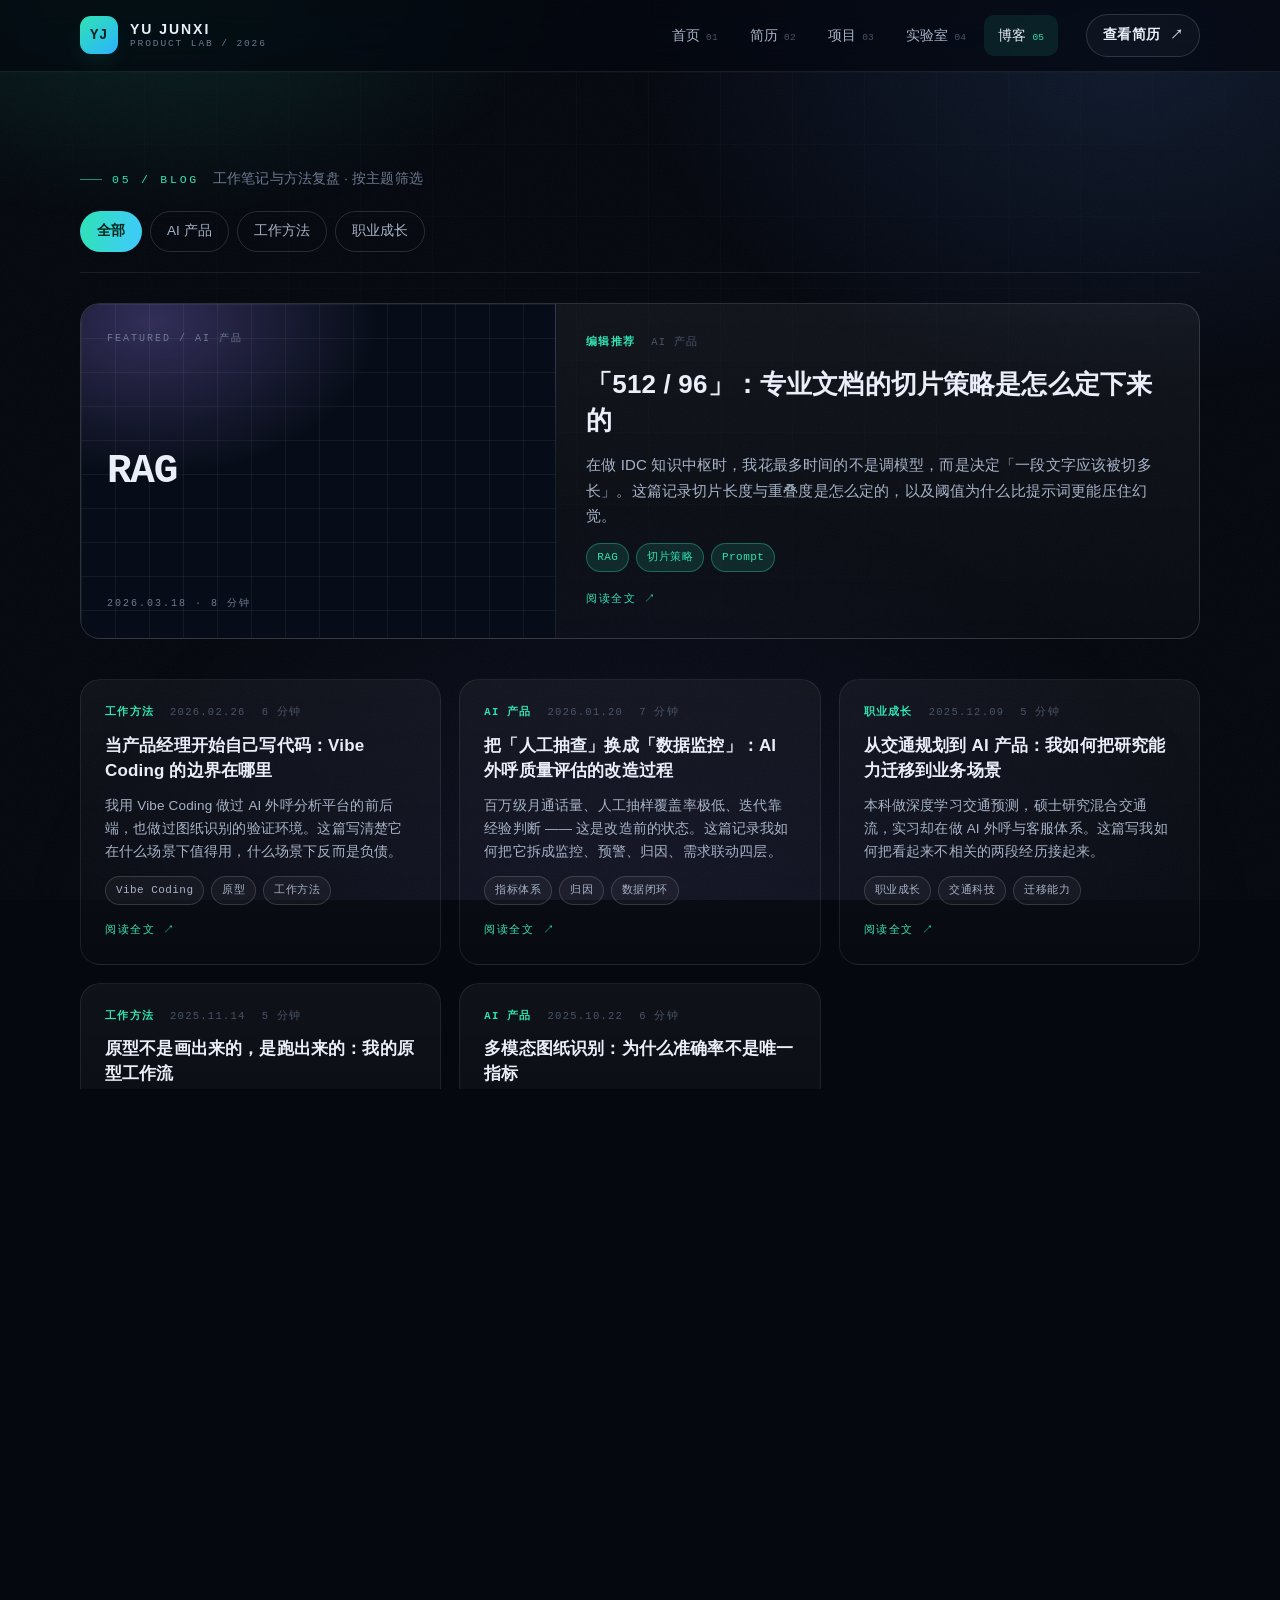
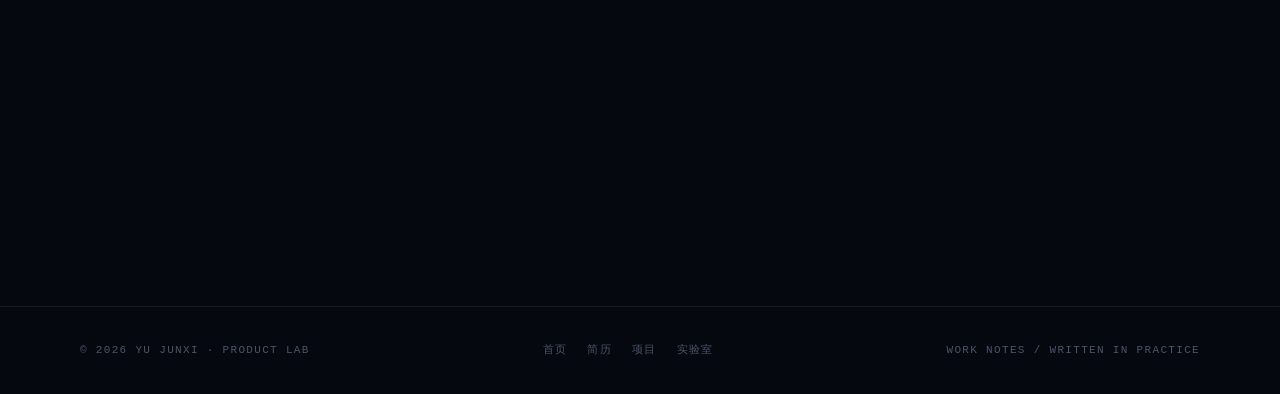
==== frontend/blog.html @ 59802fe1 "feat: 前后端个人作品集（FastAPI + 静态前端） frontend 保留 demo 站点 + api.js 客户端，优先拉后端数据、离线回退 data.js；backend 用 FastA" ====
<!doctype html>
<html lang="zh-CN">
<head>
<meta charset="UTF-8" />
<meta name="viewport" content="width=device-width, initial-scale=1.0" />
<meta name="description" content="余俊曦的博客：AI 产品、RAG 与工作流、多模态识别、需求验证与职业成长的工作笔记。" />
<title>博客 · 余俊曦 Product Lab</title>
<link rel="stylesheet" href="assets/styles.css" />
<script>document.documentElement.classList.add("js");</script>
</head>
<body data-page="blog">

<div class="bg-layer bg-glow"></div>
<div class="bg-layer bg-grid"></div>
<div class="bg-layer bg-noise"></div>

<header class="site-header">
  <div class="header-inner">
    <a class="brand" href="index.html">
      <span class="brand-mark">YJ</span>
      <span class="brand-copy"><b>YU JUNXI</b><small>PRODUCT LAB / 2026</small></span>
    </a>
    <nav class="nav">
      <a href="index.html" data-nav="home">首页<i>01</i></a>
      <a href="resume.html" data-nav="resume">简历<i>02</i></a>
      <a href="projects.html" data-nav="projects">项目<i>03</i></a>
      <a href="lab.html" data-nav="lab">实验室<i>04</i></a>
      <a href="blog.html" data-nav="blog">博客<i>05</i></a>
    </nav>
    <div class="header-actions">
      <a class="btn btn--ghost btn--sm" href="resume.html">查看简历 <span>↗</span></a>
      <button class="burger" aria-label="打开菜单" aria-expanded="false"><span></span></button>
    </div>
  </div>
  <nav class="mobile-nav">
    <a href="index.html" data-nav="home">首页<b>01</b></a>
    <a href="resume.html" data-nav="resume">简历<b>02</b></a>
    <a href="projects.html" data-nav="projects">项目<b>03</b></a>
    <a href="lab.html" data-nav="lab">实验室<b>04</b></a>
    <a href="blog.html" data-nav="blog">博客<b>05</b></a>
  </nav>
</header>

<main>
  <section class="section">
    <div class="wrap">

      <div class="page-toolbar reveal">
        <div class="toolbar-left">
          <span class="kicker">05 / BLOG</span>
          <span class="toolbar-meta">工作笔记与方法复盘 · 按主题筛选</span>
        </div>
      </div>

      <div class="filter-bar reveal" data-filter="posts"></div>

      <div id="featuredPost" class="reveal"></div>
      <div class="post-grid mt-40" id="postGrid"></div>

      <div class="notice reveal mt-40">
        <i>◈</i>
        <span>
          当前收录 6 篇工作笔记，均为本人项目复盘整理。文章涉及的企业数据已脱敏；
          其中标注「示例」的文章为结构占位内容，可直接替换为本人原文。
        </span>
      </div>
    </div>
  </section>

  <section class="section section--tight">
    <div class="wrap">
      <div class="contact-box reveal">
        <div>
          <span class="kicker">READ MORE</span>
          <h2>这些想法<em>来自真实项目</em>。</h2>
          <p class="lead">文章里的每个判断，都对应项目页中的一个真实案例。想看完整背景、方案与结果，可以直接打开案例。</p>
        </div>
        <div class="contact-actions">
          <a class="btn btn--primary" href="projects.html">查看项目案例 <span>↗</span></a>
          <a class="btn btn--ghost" href="resume.html">阅读简历 <span>→</span></a>
          <a class="btn btn--ghost" href="lab.html">体验实验室 Demo <span>◈</span></a>
        </div>
      </div>
    </div>
  </section>
</main>

<footer class="site-footer">
  <div class="wrap footer-inner">
    <span>© <span data-year>2026</span> YU JUNXI · PRODUCT LAB</span>
    <span class="footer-links">
      <a href="index.html">首页</a>
      <a href="resume.html">简历</a>
      <a href="projects.html">项目</a>
      <a href="lab.html">实验室</a>
    </span>
    <span>WORK NOTES / WRITTEN IN PRACTICE</span>
  </div>
</footer>

<script src="assets/api.js"></script>
<script src="assets/data.js"></script>
<script src="assets/app.js"></script>
</body>
</html>
---- frontend/assets/styles.css ----
/* ============================================================
   YU JUNXI / PRODUCT LAB — Design System
   视觉关键词：专业 · 克制 · 数据感 · 产品实验室 · 复杂系统 · 可验证
   ============================================================ */

/* ---------- 1. Tokens ---------- */
:root {
  color-scheme: dark;

  /* 背景与表面 */
  --bg: #05080f;
  --bg-elev: #080d19;
  --surface: rgba(255, 255, 255, 0.035);
  --surface-2: rgba(255, 255, 255, 0.06);
  --surface-3: rgba(255, 255, 255, 0.09);

  /* 线条 */
  --line: rgba(255, 255, 255, 0.08);
  --line-2: rgba(255, 255, 255, 0.14);
  --line-3: rgba(255, 255, 255, 0.24);

  /* 文本 */
  --text: #e9eef8;
  --text-2: #a7b3c7;
  --text-3: #6d7a90;
  --text-4: #4a5568;

  /* 语义色 */
  --teal: #2fe3b4;
  --teal-soft: rgba(47, 227, 180, 0.12);
  --blue: #5b93ff;
  --blue-soft: rgba(91, 147, 255, 0.12);
  --orange: #ff9448;
  --orange-soft: rgba(255, 148, 72, 0.12);
  --violet: #a184ff;
  --violet-soft: rgba(161, 132, 255, 0.12);
  --red: #ff6b6b;
  --red-soft: rgba(255, 107, 107, 0.12);

  /* 形状 */
  --r-lg: 20px;
  --r-md: 14px;
  --r-sm: 10px;
  --r-pill: 999px;

  --maxw: 1200px;
  --gutter: 40px;

  /* 字体 */
  --font: "PingFang SC", "HarmonyOS Sans SC", "Microsoft YaHei", "Noto Sans SC",
    -apple-system, "Segoe UI", Roboto, "Helvetica Neue", Arial, sans-serif;
  --mono: ui-monospace, "Cascadia Mono", "SF Mono", "JetBrains Mono", Menlo,
    Consolas, "Courier New", monospace;

  --shadow: 0 40px 90px -50px rgba(0, 0, 0, 0.95);
  --ease: cubic-bezier(0.22, 0.61, 0.36, 1);
}

/* ---------- 2. Reset ---------- */
*,
*::before,
*::after { box-sizing: border-box; }

html { -webkit-text-size-adjust: 100%; scroll-behavior: smooth; }

body {
  margin: 0;
  background: var(--bg);
  color: var(--text);
  font-family: var(--font);
  font-size: 16px;
  line-height: 1.7;
  letter-spacing: 0.01em;
  -webkit-font-smoothing: antialiased;
  overflow-x: hidden;
}

img { max-width: 100%; display: block; }
a { color: inherit; text-decoration: none; }
button, input, textarea, select { font: inherit; color: inherit; }
button { background: none; border: 0; cursor: pointer; }
h1, h2, h3, h4, p, ul, ol, figure { margin: 0; }
ul, ol { padding: 0; list-style: none; }
::selection { background: rgba(47, 227, 180, 0.28); }

/* 滚动条 */
::-webkit-scrollbar { width: 10px; height: 10px; }
::-webkit-scrollbar-track { background: #04070d; }
::-webkit-scrollbar-thumb {
  background: #1b2434;
  border-radius: 999px;
  border: 2px solid #04070d;
}
::-webkit-scrollbar-thumb:hover { background: #2a3648; }

:focus-visible {
  outline: 2px solid var(--teal);
  outline-offset: 3px;
  border-radius: 4px;
}

/* ---------- 3. Ambient background ---------- */
.bg-layer {
  position: fixed;
  inset: 0;
  pointer-events: none;
  z-index: 0;
}

.bg-grid {
  background-image:
    linear-gradient(to right, rgba(255, 255, 255, 0.035) 1px, transparent 1px),
    linear-gradient(to bottom, rgba(255, 255, 255, 0.035) 1px, transparent 1px);
  background-size: 72px 72px;
  mask-image: radial-gradient(circle at 50% 0%, #000 0%, transparent 78%);
  -webkit-mask-image: radial-gradient(circle at 50% 0%, #000 0%, transparent 78%);
  opacity: 0.75;
}

.bg-glow {
  background:
    radial-gradient(680px 420px at 12% -4%, rgba(47, 227, 180, 0.14), transparent 62%),
    radial-gradient(760px 520px at 88% 6%, rgba(91, 147, 255, 0.13), transparent 66%),
    radial-gradient(900px 700px at 50% 108%, rgba(161, 132, 255, 0.09), transparent 70%);
}

.bg-noise {
  opacity: 0.035;
  background-image: url("data:image/svg+xml,%3Csvg xmlns='http://www.w3.org/2000/svg' width='200' height='200'%3E%3Cfilter id='n'%3E%3CfeTurbulence type='fractalNoise' baseFrequency='0.85' numOctaves='3'/%3E%3C/filter%3E%3Crect width='200' height='200' filter='url(%23n)'/%3E%3C/svg%3E");
}

/* ---------- 4. Layout ---------- */
.wrap {
  width: 100%;
  max-width: var(--maxw);
  margin: 0 auto;
  padding: 0 var(--gutter);
  position: relative;
  z-index: 1;
}

main { position: relative; z-index: 1; }

.section { padding: 96px 0; position: relative; }
.section--tight { padding: 64px 0; }

.divider {
  height: 1px;
  background: linear-gradient(90deg, transparent, var(--line-2) 20%, var(--line-2) 80%, transparent);
}

/* ---------- 5. Typography ---------- */
.kicker {
  font-family: var(--mono);
  font-size: 11.5px;
  letter-spacing: 0.24em;
  text-transform: uppercase;
  color: var(--teal);
  display: inline-flex;
  align-items: center;
  gap: 10px;
}

.kicker::before {
  content: "";
  width: 22px;
  height: 1px;
  background: currentColor;
  opacity: 0.6;
}

.kicker--plain::before { display: none; }

.h2 {
  font-size: clamp(26px, 3.1vw, 40px);
  line-height: 1.3;
  font-weight: 700;
  letter-spacing: -0.01em;
  margin-top: 16px;
  text-wrap: balance;
}

.h2 em, .h3 em {
  font-style: normal;
  background: linear-gradient(100deg, var(--teal), var(--blue));
  -webkit-background-clip: text;
  background-clip: text;
  color: transparent;
}

.h3 {
  font-size: clamp(20px, 2vw, 26px);
  line-height: 1.35;
  font-weight: 700;
}

.lead {
  color: var(--text-2);
  font-size: 16px;
  max-width: 62ch;
}

.muted { color: var(--text-3); }
.mono { font-family: var(--mono); }

.section-head {
  display: flex;
  align-items: flex-end;
  justify-content: space-between;
  gap: 40px;
  margin-bottom: 48px;
  flex-wrap: wrap;
}

.section-head .lead { max-width: 46ch; padding-bottom: 6px; }

/* ---------- 6. Buttons ---------- */
.btn {
  --btn-bg: transparent;
  --btn-fg: var(--text);
  --btn-line: var(--line-2);
  display: inline-flex;
  align-items: center;
  justify-content: center;
  gap: 10px;
  padding: 12px 22px;
  border-radius: var(--r-pill);
  border: 1px solid var(--btn-line);
  background: var(--btn-bg);
  color: var(--btn-fg);
  font-size: 14.5px;
  font-weight: 600;
  white-space: nowrap;
  transition: transform 0.25s var(--ease), border-color 0.25s, background 0.25s, box-shadow 0.25s;
}

.btn span { font-size: 13px; opacity: 0.85; }

.btn:hover { transform: translateY(-2px); }

.btn--primary {
  --btn-bg: linear-gradient(100deg, var(--teal), #37c8f0);
  --btn-fg: #04231c;
  --btn-line: transparent;
  box-shadow: 0 14px 36px -18px rgba(47, 227, 180, 0.85);
}

.btn--primary:hover { box-shadow: 0 18px 44px -16px rgba(47, 227, 180, 0.9); }

.btn--ghost { --btn-bg: rgba(255, 255, 255, 0.03); }
.btn--ghost:hover {
  --btn-line: var(--line-3);
  --btn-bg: rgba(255, 255, 255, 0.07);
}

.btn--orange {
  --btn-bg: linear-gradient(100deg, var(--orange), #ffb066);
  --btn-fg: #2c1405;
  --btn-line: transparent;
}

.btn--sm { padding: 9px 16px; font-size: 13.5px; }
.btn--block { width: 100%; }
.btn[disabled] { opacity: 0.5; pointer-events: none; }

/* ---------- 7. Header / Nav ---------- */
.site-header {
  position: sticky;
  top: 0;
  z-index: 60;
  backdrop-filter: blur(18px) saturate(150%);
  -webkit-backdrop-filter: blur(18px) saturate(150%);
  background: rgba(5, 8, 15, 0.72);
  border-bottom: 1px solid var(--line);
}

.header-inner {
  max-width: var(--maxw);
  margin: 0 auto;
  padding: 14px var(--gutter);
  display: flex;
  align-items: center;
  gap: 28px;
}

.brand { display: flex; align-items: center; gap: 12px; flex-shrink: 0; }

.brand-mark {
  width: 38px;
  height: 38px;
  border-radius: 11px;
  display: grid;
  place-items: center;
  font-family: var(--mono);
  font-size: 14px;
  font-weight: 700;
  letter-spacing: 0.04em;
  color: #04231c;
  background: linear-gradient(140deg, var(--teal), #2bb2ff);
  box-shadow: 0 10px 26px -14px rgba(47, 227, 180, 0.9);
}

.brand-copy { display: flex; flex-direction: column; line-height: 1.25; }
.brand-copy b { font-size: 14px; letter-spacing: 0.14em; font-weight: 700; }
.brand-copy small {
  font-family: var(--mono);
  font-size: 9.5px;
  letter-spacing: 0.2em;
  color: var(--text-3);
}

.nav {
  display: flex;
  align-items: center;
  gap: 4px;
  margin-left: auto;
}

.nav a {
  position: relative;
  display: inline-flex;
  align-items: baseline;
  gap: 6px;
  padding: 9px 14px;
  border-radius: var(--r-sm);
  font-size: 14px;
  color: var(--text-2);
  transition: color 0.2s, background 0.2s;
}

.nav a i {
  font-family: var(--mono);
  font-style: normal;
  font-size: 9.5px;
  color: var(--text-4);
  transition: color 0.2s;
}

.nav a:hover { color: var(--text); background: rgba(255, 255, 255, 0.05); }

.nav a.is-active { color: var(--text); background: rgba(47, 227, 180, 0.1); }
.nav a.is-active i { color: var(--teal); }

.header-actions { display: flex; align-items: center; gap: 10px; flex-shrink: 0; }

.burger {
  display: none;
  width: 40px;
  height: 40px;
  border-radius: var(--r-sm);
  border: 1px solid var(--line-2);
  place-items: center;
}

.burger span {
  display: block;
  width: 16px;
  height: 1.5px;
  background: var(--text);
  position: relative;
  transition: 0.25s var(--ease);
}

.burger span::before,
.burger span::after {
  content: "";
  position: absolute;
  left: 0;
  width: 16px;
  height: 1.5px;
  background: var(--text);
  transition: 0.25s var(--ease);
}

.burger span::before { top: -5px; }
.burger span::after { top: 5px; }
.burger.is-open span { background: transparent; }
.burger.is-open span::before { top: 0; transform: rotate(45deg); }
.burger.is-open span::after { top: 0; transform: rotate(-45deg); }

.mobile-nav {
  display: none;
  flex-direction: column;
  gap: 2px;
  padding: 12px var(--gutter) 22px;
  border-bottom: 1px solid var(--line);
  background: rgba(6, 10, 18, 0.98);
}

.mobile-nav.is-open { display: flex; }

.mobile-nav a {
  display: flex;
  justify-content: space-between;
  padding: 13px 4px;
  border-bottom: 1px solid var(--line);
  color: var(--text-2);
  font-size: 15px;
}

.mobile-nav a b { font-family: var(--mono); font-size: 10px; color: var(--text-4); }
.mobile-nav a.is-active { color: var(--teal); }

/* ---------- 8. Cards ---------- */
.card {
  position: relative;
  border: 1px solid var(--line);
  border-radius: var(--r-lg);
  background:
    linear-gradient(180deg, rgba(255, 255, 255, 0.05), rgba(255, 255, 255, 0.015));
  padding: 26px;
  overflow: hidden;
  transition: border-color 0.3s, transform 0.3s var(--ease), box-shadow 0.3s;
}

.card::after {
  content: "";
  position: absolute;
  inset: 0;
  border-radius: inherit;
  background: radial-gradient(420px 200px at 100% 0%, rgba(47, 227, 180, 0.09), transparent 70%);
  opacity: 0;
  transition: opacity 0.35s;
  pointer-events: none;
}

.card:hover { border-color: var(--line-3); }
.card:hover::after { opacity: 1; }

.card-label {
  font-family: var(--mono);
  font-size: 10.5px;
  letter-spacing: 0.2em;
  text-transform: uppercase;
  color: var(--text-3);
}

.tag-row { display: flex; flex-wrap: wrap; gap: 7px; }

.tag {
  font-family: var(--mono);
  font-size: 11px;
  letter-spacing: 0.04em;
  padding: 4px 10px;
  border-radius: var(--r-pill);
  border: 1px solid var(--line-2);
  background: rgba(255, 255, 255, 0.04);
  color: var(--text-2);
  white-space: nowrap;
}

.tag--teal { border-color: rgba(47, 227, 180, 0.35); background: var(--teal-soft); color: var(--teal); }
.tag--blue { border-color: rgba(91, 147, 255, 0.35); background: var(--blue-soft); color: var(--blue); }
.tag--orange { border-color: rgba(255, 148, 72, 0.35); background: var(--orange-soft); color: var(--orange); }
.tag--violet { border-color: rgba(161, 132, 255, 0.35); background: var(--violet-soft); color: var(--violet); }
.tag--red { border-color: rgba(255, 107, 107, 0.35); background: var(--red-soft); color: var(--red); }

/* ---------- 9. Hero ---------- */
.hero { padding: 84px 0 72px; }

.hero-grid {
  display: grid;
  grid-template-columns: minmax(0, 1.05fr) minmax(0, 0.95fr);
  gap: 64px;
  align-items: center;
}

.status-pill {
  display: inline-flex;
  align-items: center;
  gap: 10px;
  padding: 7px 16px 7px 12px;
  border-radius: var(--r-pill);
  border: 1px solid rgba(47, 227, 180, 0.28);
  background: var(--teal-soft);
  font-family: var(--mono);
  font-size: 11px;
  letter-spacing: 0.16em;
  text-transform: uppercase;
  color: var(--teal);
}

.pulse {
  width: 7px;
  height: 7px;
  border-radius: 50%;
  background: var(--teal);
  box-shadow: 0 0 0 0 rgba(47, 227, 180, 0.7);
  animation: pulse 2.2s infinite;
  flex-shrink: 0;
}

@keyframes pulse {
  0% { box-shadow: 0 0 0 0 rgba(47, 227, 180, 0.6); }
  70% { box-shadow: 0 0 0 12px rgba(47, 227, 180, 0); }
  100% { box-shadow: 0 0 0 0 rgba(47, 227, 180, 0); }
}

.hero h1 {
  font-size: clamp(32px, 4.3vw, 52px);
  line-height: 1.16;
  font-weight: 800;
  letter-spacing: -0.025em;
  margin: 26px 0 22px;
  text-wrap: balance;
}

.hero h1 em {
  font-style: normal;
  background: linear-gradient(100deg, var(--teal), #3fc9ff 55%, var(--blue));
  -webkit-background-clip: text;
  background-clip: text;
  color: transparent;
}

.hero h1 span { display: block; color: var(--text); }

.hero-sub { color: var(--text-2); font-size: 16.5px; max-width: 54ch; }

.hero-actions { display: flex; flex-wrap: wrap; gap: 12px; margin: 34px 0 30px; }

.hero-meta {
  display: flex;
  flex-wrap: wrap;
  gap: 10px 22px;
  padding-top: 22px;
  border-top: 1px solid var(--line);
  font-family: var(--mono);
  font-size: 11.5px;
  letter-spacing: 0.08em;
  color: var(--text-3);
}

.hero-meta span { display: inline-flex; align-items: center; gap: 8px; }
.hero-meta span::before {
  content: "";
  width: 5px;
  height: 5px;
  border-radius: 50%;
  background: var(--text-4);
}

/* ---------- 10. Product Console ---------- */
.console {
  border: 1px solid var(--line-2);
  border-radius: var(--r-lg);
  background: linear-gradient(180deg, rgba(12, 18, 30, 0.95), rgba(7, 11, 20, 0.95));
  box-shadow: var(--shadow);
  overflow: hidden;
}

.console-top {
  display: flex;
  align-items: center;
  justify-content: space-between;
  padding: 13px 18px;
  border-bottom: 1px solid var(--line);
  font-family: var(--mono);
  font-size: 10.5px;
  letter-spacing: 0.16em;
  color: var(--text-3);
  text-transform: uppercase;
  background: rgba(255, 255, 255, 0.02);
}

.console-live { display: inline-flex; align-items: center; gap: 7px; color: var(--teal); }

.console-head {
  display: flex;
  align-items: center;
  gap: 14px;
  padding: 20px 20px 18px;
  border-bottom: 1px solid var(--line);
}

.console-icon {
  width: 42px;
  height: 42px;
  border-radius: 12px;
  display: grid;
  place-items: center;
  background: var(--teal-soft);
  border: 1px solid rgba(47, 227, 180, 0.3);
  color: var(--teal);
  font-size: 18px;
}

.console-head small {
  display: block;
  font-family: var(--mono);
  font-size: 10px;
  letter-spacing: 0.18em;
  color: var(--text-3);
  text-transform: uppercase;
}

.console-head b { font-size: 16px; }

.console-steps { padding: 18px 20px 20px; display: flex; flex-direction: column; }

.cstep {
  position: relative;
  display: grid;
  grid-template-columns: 46px 1fr auto;
  align-items: center;
  gap: 14px;
  padding: 12px 12px 12px 0;
  border-radius: var(--r-sm);
  transition: background 0.35s;
}

.cstep.is-on { background: rgba(255, 255, 255, 0.035); }

.cstep-num {
  font-family: var(--mono);
  font-size: 12px;
  color: var(--text-4);
  text-align: center;
  letter-spacing: 0.06em;
}

.cstep.is-done .cstep-num { color: var(--teal); }
.cstep.is-on .cstep-num { color: var(--orange); }

.cstep b { display: block; font-size: 14.5px; font-weight: 600; }
.cstep small { display: block; color: var(--text-3); font-size: 12.5px; }

.cstep-state {
  font-family: var(--mono);
  font-size: 10px;
  letter-spacing: 0.14em;
  padding: 4px 9px;
  border-radius: var(--r-pill);
  border: 1px solid var(--line-2);
  color: var(--text-3);
}

.cstep.is-done .cstep-state { color: var(--teal); border-color: rgba(47, 227, 180, 0.3); background: var(--teal-soft); }
.cstep.is-on .cstep-state { color: var(--orange); border-color: rgba(255, 148, 72, 0.35); background: var(--orange-soft); }

.cstep-rail {
  position: absolute;
  left: 34px;
  top: 46px;
  bottom: -6px;
  width: 1px;
  background: var(--line-2);
}

.cstep:last-child .cstep-rail { display: none; }

.cstep.is-done .cstep-rail,
.cstep.is-on .cstep-rail {
  background: linear-gradient(180deg, var(--teal), rgba(47, 227, 180, 0.1));
}

.console-foot {
  display: flex;
  align-items: center;
  justify-content: space-between;
  padding: 13px 20px;
  border-top: 1px solid var(--line);
  font-family: var(--mono);
  font-size: 10.5px;
  letter-spacing: 0.16em;
  color: var(--text-3);
  text-transform: uppercase;
  background: rgba(255, 255, 255, 0.02);
}

.console-bar {
  height: 2px;
  background: var(--line);
  position: relative;
  overflow: hidden;
}

.console-bar i {
  position: absolute;
  inset: 0 auto 0 0;
  width: 30%;
  background: linear-gradient(90deg, transparent, var(--teal), transparent);
  animation: sweep 2.4s linear infinite;
}

@keyframes sweep {
  0% { transform: translateX(-100%); }
  100% { transform: translateX(400%); }
}

/* ---------- 11. Metrics ---------- */
.metric-grid {
  display: grid;
  grid-template-columns: repeat(4, minmax(0, 1fr));
  gap: 18px;
}

.metric {
  border: 1px solid var(--line);
  border-radius: var(--r-lg);
  padding: 24px 22px 20px;
  background: linear-gradient(180deg, rgba(255, 255, 255, 0.045), rgba(255, 255, 255, 0.012));
  position: relative;
  overflow: hidden;
  transition: transform 0.3s var(--ease), border-color 0.3s;
}

.metric:hover { transform: translateY(-4px); border-color: var(--line-3); }

.metric::before {
  content: "";
  position: absolute;
  left: 0;
  top: 0;
  bottom: 0;
  width: 2px;
  background: linear-gradient(180deg, var(--teal), transparent);
  opacity: 0.7;
}

.metric b {
  display: block;
  font-family: var(--mono);
  font-size: clamp(30px, 3.6vw, 42px);
  line-height: 1.05;
  font-weight: 700;
  letter-spacing: -0.02em;
}

.metric b span { font-size: 0.5em; color: var(--teal); margin-left: 2px; }
.metric p { margin-top: 12px; font-size: 14.5px; color: var(--text); }
.metric small {
  display: block;
  margin-top: 10px;
  padding-top: 10px;
  border-top: 1px solid var(--line);
  font-family: var(--mono);
  font-size: 10px;
  letter-spacing: 0.12em;
  text-transform: uppercase;
  color: var(--text-4);
}

/* ---------- 12. Work cards ---------- */
.work-grid {
  display: grid;
  grid-template-columns: repeat(3, minmax(0, 1fr));
  gap: 20px;
}

.work-card {
  display: flex;
  flex-direction: column;
  border: 1px solid var(--line);
  border-radius: var(--r-lg);
  overflow: hidden;
  background: linear-gradient(180deg, rgba(255, 255, 255, 0.045), rgba(255, 255, 255, 0.012));
  transition: transform 0.35s var(--ease), border-color 0.35s, box-shadow 0.35s;
}

.work-card:hover {
  transform: translateY(-6px);
  border-color: var(--line-3);
  box-shadow: 0 30px 70px -40px rgba(0, 0, 0, 0.9);
}

.work-art {
  position: relative;
  height: 176px;
  padding: 18px;
  border-bottom: 1px solid var(--line);
  background:
    linear-gradient(to right, rgba(255, 255, 255, 0.045) 1px, transparent 1px) 0 0 / 34px 34px,
    linear-gradient(to bottom, rgba(255, 255, 255, 0.045) 1px, transparent 1px) 0 0 / 34px 34px,
    radial-gradient(300px 160px at 20% 0%, rgba(91, 147, 255, 0.16), transparent 70%),
    #070d18;
  overflow: hidden;
  display: flex;
  flex-direction: column;
  justify-content: space-between;
}

.work-art--teal { background-image:
  linear-gradient(to right, rgba(255, 255, 255, 0.045) 1px, transparent 1px),
  linear-gradient(to bottom, rgba(255, 255, 255, 0.045) 1px, transparent 1px),
  radial-gradient(300px 160px at 20% 0%, rgba(47, 227, 180, 0.18), transparent 70%);
  background-size: 34px 34px, 34px 34px, auto;
  background-color: #070d18; }

.work-art--violet { background-image:
  linear-gradient(to right, rgba(255, 255, 255, 0.045) 1px, transparent 1px),
  linear-gradient(to bottom, rgba(255, 255, 255, 0.045) 1px, transparent 1px),
  radial-gradient(300px 160px at 20% 0%, rgba(161, 132, 255, 0.2), transparent 70%);
  background-size: 34px 34px, 34px 34px, auto;
  background-color: #070d18; }

.work-art--orange { background-image:
  linear-gradient(to right, rgba(255, 255, 255, 0.045) 1px, transparent 1px),
  linear-gradient(to bottom, rgba(255, 255, 255, 0.045) 1px, transparent 1px),
  radial-gradient(300px 160px at 20% 0%, rgba(255, 148, 72, 0.2), transparent 70%);
  background-size: 34px 34px, 34px 34px, auto;
  background-color: #070d18; }

.work-art-label {
  font-family: var(--mono);
  font-size: 9.5px;
  letter-spacing: 0.2em;
  color: var(--text-3);
  text-transform: uppercase;
}

.work-info { padding: 22px; display: flex; flex-direction: column; flex: 1; gap: 12px; }

.work-meta {
  display: flex;
  justify-content: space-between;
  gap: 12px;
  font-family: var(--mono);
  font-size: 10px;
  letter-spacing: 0.12em;
  color: var(--text-4);
  text-transform: uppercase;
}

.work-info h3 { font-size: 19px; line-height: 1.4; font-weight: 700; }
.work-info p { color: var(--text-2); font-size: 14.5px; flex: 1; }

.work-link {
  display: inline-flex;
  align-items: center;
  gap: 8px;
  font-family: var(--mono);
  font-size: 11px;
  letter-spacing: 0.14em;
  text-transform: uppercase;
  color: var(--teal);
  margin-top: 4px;
}

.work-link::after { content: "↗"; transition: transform 0.25s var(--ease); }
.work-card:hover .work-link::after { transform: translate(3px, -3px); }

/* 卡片内的小型数据可视化 */
.mini-dash { display: flex; align-items: flex-end; gap: 16px; }

.mini-bars { display: flex; align-items: flex-end; gap: 5px; height: 54px; }
.mini-bars i {
  width: 9px;
  border-radius: 2px 2px 0 0;
  background: linear-gradient(180deg, var(--teal), rgba(47, 227, 180, 0.25));
  animation: barGrow 1.2s var(--ease) backwards;
}
.mini-bars i:nth-child(1) { height: 40%; animation-delay: .05s; }
.mini-bars i:nth-child(2) { height: 62%; animation-delay: .1s; }
.mini-bars i:nth-child(3) { height: 48%; animation-delay: .15s; }
.mini-bars i:nth-child(4) { height: 78%; animation-delay: .2s; }
.mini-bars i:nth-child(5) { height: 66%; animation-delay: .25s; }
.mini-bars i:nth-child(6) { height: 94%; animation-delay: .3s; }

@keyframes barGrow { from { height: 0; opacity: 0; } }

.mini-stat small {
  display: block;
  font-family: var(--mono);
  font-size: 9.5px;
  letter-spacing: 0.14em;
  color: var(--text-4);
}

.mini-stat strong { font-family: var(--mono); font-size: 22px; display: block; }
.mini-stat em { font-style: normal; font-family: var(--mono); font-size: 11px; color: var(--teal); }

.blueprint { position: relative; flex: 1; }

.blueprint i.line {
  position: absolute;
  background: rgba(91, 147, 255, 0.5);
}

.blueprint .l1 { left: 6%; top: 34%; width: 40%; height: 1px; }
.blueprint .l2 { left: 44%; top: 34%; width: 1px; height: 42%; }
.blueprint .l3 { left: 44%; top: 74%; width: 44%; height: 1px; }

.blueprint b.node {
  position: absolute;
  width: 9px;
  height: 9px;
  border-radius: 50%;
  border: 1.5px solid var(--blue);
  background: #070d18;
  box-shadow: 0 0 0 4px rgba(91, 147, 255, 0.12);
}

.blueprint .n1 { left: 4%; top: 32%; }
.blueprint .n2 { left: 42%; top: 32%; }
.blueprint .n3 { left: 42%; top: 72%; }

.blueprint small {
  position: absolute;
  left: 6%;
  bottom: 2px;
  font-family: var(--mono);
  font-size: 9.5px;
  letter-spacing: 0.14em;
  color: var(--blue);
}

.flow-chip {
  display: flex;
  align-items: center;
  gap: 10px;
  font-family: var(--mono);
  font-size: 11px;
  letter-spacing: 0.1em;
  color: var(--text-2);
}

.flow-chip b {
  padding: 6px 11px;
  border-radius: 8px;
  border: 1px solid var(--line-2);
  background: rgba(255, 255, 255, 0.04);
  font-weight: 600;
}

.flow-chip strong { color: var(--violet); }
.flow-chip i { color: var(--text-4); font-style: normal; }

/* ---------- 13. Capability ---------- */
.cap-grid { display: grid; grid-template-columns: repeat(4, minmax(0, 1fr)); gap: 18px; }

.cap-card {
  border: 1px solid var(--line);
  border-radius: var(--r-lg);
  padding: 24px 22px;
  background: linear-gradient(180deg, rgba(255, 255, 255, 0.04), rgba(255, 255, 255, 0.012));
}

.cap-card h3 { font-size: 16px; display: flex; align-items: center; gap: 10px; }

.cap-icon {
  width: 30px;
  height: 30px;
  border-radius: 9px;
  display: grid;
  place-items: center;
  font-size: 14px;
  background: var(--blue-soft);
  border: 1px solid rgba(91, 147, 255, 0.28);
  color: var(--blue);
}

.cap-card ul { margin-top: 18px; display: flex; flex-direction: column; gap: 13px; }

.cap-item small {
  display: flex;
  justify-content: space-between;
  font-size: 13px;
  color: var(--text-2);
  margin-bottom: 6px;
}

.cap-item small em {
  font-style: normal;
  font-family: var(--mono);
  font-size: 10px;
  color: var(--text-4);
  letter-spacing: 0.08em;
}

.cap-bar { height: 3px; border-radius: 2px; background: rgba(255, 255, 255, 0.07); overflow: hidden; }

.cap-bar i {
  display: block;
  height: 100%;
  border-radius: 2px;
  background: linear-gradient(90deg, var(--teal), var(--blue));
  width: 0;
  transition: width 1.1s var(--ease);
}

/* ---------- 14. Timeline / Resume ---------- */
.tl { position: relative; padding-left: 26px; }

.tl::before {
  content: "";
  position: absolute;
  left: 5px;
  top: 6px;
  bottom: 6px;
  width: 1px;
  background: linear-gradient(180deg, var(--line-3), var(--line));
}

.tl-item { position: relative; padding-bottom: 30px; }
.tl-item:last-child { padding-bottom: 0; }

.tl-item::before {
  content: "";
  position: absolute;
  left: -26px;
  top: 7px;
  width: 11px;
  height: 11px;
  border-radius: 50%;
  border: 1.5px solid var(--line-3);
  background: var(--bg);
}

.tl-item.is-current::before {
  border-color: var(--teal);
  background: var(--teal);
  box-shadow: 0 0 0 4px rgba(47, 227, 180, 0.16);
}

.tl-time {
  font-family: var(--mono);
  font-size: 11px;
  letter-spacing: 0.1em;
  color: var(--text-3);
}

.tl-item h3 { margin: 7px 0 6px; font-size: 17px; font-weight: 700; }
.tl-item h3 small { font-weight: 500; color: var(--text-3); font-size: 13.5px; margin-left: 8px; }
.tl-item > p { color: var(--text-2); font-size: 14.5px; }
.tl-item .tag-row { margin-top: 12px; }

.tl-points { margin-top: 12px; display: flex; flex-direction: column; gap: 9px; }

.tl-points li {
  position: relative;
  padding-left: 18px;
  font-size: 14.5px;
  color: var(--text-2);
}

.tl-points li::before {
  content: "";
  position: absolute;
  left: 0;
  top: 10px;
  width: 6px;
  height: 1px;
  background: var(--teal);
}

.tl-points li b { color: var(--text); font-weight: 600; }

.resume-layout {
  display: grid;
  grid-template-columns: minmax(0, 1.65fr) minmax(0, 1fr);
  gap: 26px;
  align-items: start;
}

.resume-col { display: flex; flex-direction: column; gap: 26px; }

.block-title {
  display: flex;
  align-items: center;
  gap: 12px;
  font-family: var(--mono);
  font-size: 11px;
  letter-spacing: 0.2em;
  text-transform: uppercase;
  color: var(--text-3);
  margin-bottom: 20px;
}

.block-title::after { content: ""; flex: 1; height: 1px; background: var(--line); }

.profile-row { display: flex; align-items: center; gap: 18px; }

.avatar {
  width: 64px;
  height: 64px;
  border-radius: 18px;
  display: grid;
  place-items: center;
  font-size: 24px;
  font-weight: 700;
  color: #04231c;
  background: linear-gradient(140deg, var(--teal), #2bb2ff);
  flex-shrink: 0;
}

.profile-row h3 { font-size: 21px; }
.profile-row p { color: var(--text-2); font-size: 14px; }
.profile-row small { color: var(--text-4); font-family: var(--mono); font-size: 11px; letter-spacing: 0.06em; }

.summary { margin-top: 20px; color: var(--text-2); font-size: 15px; }

.edu-grid { display: grid; grid-template-columns: repeat(2, minmax(0, 1fr)); gap: 16px; }

.edu-card {
  border: 1px solid var(--line);
  border-radius: var(--r-md);
  padding: 18px;
  background: rgba(255, 255, 255, 0.025);
}

.edu-card small { font-family: var(--mono); font-size: 10.5px; letter-spacing: 0.12em; color: var(--teal); }
.edu-card h3 { font-size: 16.5px; margin: 9px 0 5px; }
.edu-card p { font-size: 14px; color: var(--text-2); }
.edu-card em {
  display: block;
  margin-top: 12px;
  padding-top: 12px;
  border-top: 1px solid var(--line);
  font-style: normal;
  font-size: 12.5px;
  color: var(--text-3);
  line-height: 1.75;
}

.stat-list { display: flex; flex-direction: column; }

.stat-list li {
  display: flex;
  align-items: baseline;
  gap: 14px;
  padding: 12px 0;
  border-bottom: 1px solid var(--line);
}

.stat-list li:last-child { border-bottom: 0; padding-bottom: 0; }

.stat-list b {
  font-family: var(--mono);
  font-size: 17px;
  min-width: 62px;
  color: var(--teal);
}

.stat-list span { font-size: 14px; color: var(--text-2); }

.award-item { display: flex; gap: 12px; padding: 11px 0; border-bottom: 1px solid var(--line); }
.award-item:last-child { border-bottom: 0; }
.award-item i {
  font-style: normal;
  color: var(--orange);
  font-size: 13px;
  line-height: 1.6;
}
.award-item p { font-size: 14px; }
.award-item small {
  display: block;
  font-size: 12px;
  color: var(--text-3);
  font-family: var(--mono);
  letter-spacing: 0.04em;
}

/* 筛选 */
.filter-bar {
  display: flex;
  flex-wrap: wrap;
  gap: 8px;
  margin-bottom: 30px;
  padding-bottom: 20px;
  border-bottom: 1px solid var(--line);
}

.filter-btn {
  padding: 8px 16px;
  border-radius: var(--r-pill);
  border: 1px solid var(--line-2);
  font-size: 13.5px;
  color: var(--text-2);
  transition: 0.25s;
}

.filter-btn:hover { color: var(--text); border-color: var(--line-3); }

.filter-btn.is-active {
  color: #04231c;
  background: linear-gradient(100deg, var(--teal), #3fc9ff);
  border-color: transparent;
  font-weight: 600;
}

/* ---------- 15. Projects page ---------- */
.page-toolbar {
  display: flex;
  align-items: center;
  justify-content: space-between;
  gap: 18px;
  flex-wrap: wrap;
  margin-bottom: 24px;
}

.page-toolbar .toolbar-left {
  display: flex;
  align-items: center;
  gap: 14px;
  flex-wrap: wrap;
}

.page-toolbar .toolbar-meta {
  font-size: 13.5px;
  color: var(--text-3);
}

.page-toolbar + .filter-bar { margin-top: -4px; }

.resume-workbench {
  display: grid;
  grid-template-columns: 238px minmax(0, 1fr);
  gap: 30px;
  align-items: start;
}

.resume-rail {
  position: sticky;
  top: 92px;
  display: flex;
  flex-direction: column;
  gap: 3px;
  padding: 16px;
  border: 1px solid var(--line);
  border-radius: var(--r-lg);
  background: linear-gradient(180deg, rgba(255, 255, 255, 0.045), rgba(255, 255, 255, 0.012));
  box-shadow: var(--shadow);
}

.rail-title {
  font-family: var(--mono);
  font-size: 10px;
  letter-spacing: 0.2em;
  text-transform: uppercase;
  color: var(--text-4);
  padding: 2px 10px 12px;
  border-bottom: 1px solid var(--line);
  margin-bottom: 10px;
}

.rail-item {
  display: grid;
  grid-template-columns: 24px minmax(0, 1fr) auto;
  align-items: center;
  gap: 10px;
  padding: 11px 10px;
  border-radius: var(--r-sm);
  text-align: left;
  color: var(--text-2);
  font-size: 14px;
  transition: background 0.22s, color 0.22s, box-shadow 0.22s;
}

.rail-item i {
  font-family: var(--mono);
  font-style: normal;
  font-size: 10px;
  color: var(--text-4);
  transition: color 0.22s;
}

.rail-item em {
  font-family: var(--mono);
  font-style: normal;
  font-size: 10px;
  color: var(--text-4);
  transition: color 0.22s;
}

.rail-item:hover { background: rgba(255, 255, 255, 0.05); color: var(--text); }

.rail-item.is-active {
  background: rgba(47, 227, 180, 0.12);
  color: var(--text);
  box-shadow: inset 0 0 0 1px rgba(47, 227, 180, 0.28);
}

.rail-item.is-active i,
.rail-item.is-active em { color: var(--teal); }

.rail-foot {
  margin-top: 14px;
  padding-top: 15px;
  border-top: 1px solid var(--line);
  display: flex;
  flex-direction: column;
  gap: 9px;
}

.rail-hint {
  font-size: 12px;
  line-height: 1.65;
  color: var(--text-4);
  padding: 0 4px;
}

.resume-stage { display: flex; flex-direction: column; gap: 20px; min-width: 0; }

.stage-head {
  display: flex;
  align-items: flex-end;
  justify-content: space-between;
  gap: 20px;
  flex-wrap: wrap;
  padding-bottom: 18px;
  border-bottom: 1px solid var(--line);
}

.stage-head h2 { font-size: clamp(22px, 2.4vw, 30px); font-weight: 700; }
.stage-head .stage-lead { color: var(--text-3); font-size: 14.5px; margin-top: 8px; max-width: 62ch; }

.back-btn {
  display: inline-flex;
  align-items: center;
  gap: 8px;
  font-family: var(--mono);
  font-size: 11px;
  letter-spacing: 0.14em;
  text-transform: uppercase;
  color: var(--text-3);
  transition: color 0.22s;
  white-space: nowrap;
}

.back-btn:hover { color: var(--teal); }

.overview-lead { margin-bottom: 6px; }

.overview-grid {
  display: grid;
  grid-template-columns: repeat(2, minmax(0, 1fr));
  gap: 18px;
}

.overview-grid .is-wide { grid-column: 1 / -1; }

.resume-card {
  position: relative;
  display: flex;
  flex-direction: column;
  gap: 12px;
  padding: 24px;
  text-align: left;
  border: 1px solid var(--line);
  border-radius: var(--r-lg);
  background: linear-gradient(180deg, rgba(255, 255, 255, 0.045), rgba(255, 255, 255, 0.012));
  overflow: hidden;
  cursor: pointer;
  transition: transform 0.3s var(--ease), border-color 0.3s, box-shadow 0.3s;
}

.resume-card::after {
  content: "";
  position: absolute;
  inset: 0;
  border-radius: inherit;
  background: radial-gradient(420px 200px at 100% 0%, rgba(47, 227, 180, 0.1), transparent 70%);
  opacity: 0;
  transition: opacity 0.35s;
  pointer-events: none;
}

.resume-card:hover {
  transform: translateY(-4px);
  border-color: var(--line-3);
  box-shadow: 0 30px 70px -45px rgba(0, 0, 0, 0.95);
}

.resume-card:hover::after { opacity: 1; }

.rc-top {
  display: flex;
  align-items: center;
  justify-content: space-between;
  gap: 12px;
}

.rc-num {
  font-family: var(--mono);
  font-size: 10px;
  letter-spacing: 0.18em;
  color: var(--teal);
  text-transform: uppercase;
}

.rc-badge {
  font-family: var(--mono);
  font-size: 10px;
  letter-spacing: 0.08em;
  padding: 4px 9px;
  border-radius: var(--r-pill);
  border: 1px solid var(--line-2);
  color: var(--text-3);
}

.resume-card h3 { font-size: 18px; line-height: 1.4; }
.resume-card > p { font-size: 14px; color: var(--text-2); flex: 1; }

.rc-preview {
  display: flex;
  flex-direction: column;
  gap: 8px;
  padding-top: 14px;
  border-top: 1px solid var(--line);
}

.rc-preview > span {
  position: relative;
  display: block;
  padding-left: 15px;
  font-size: 12.5px;
  color: var(--text-3);
}

.rc-preview > span::before {
  content: "";
  position: absolute;
  left: 0;
  top: 9px;
  width: 6px;
  height: 1px;
  background: var(--text-4);
}

.rc-more {
  display: inline-flex;
  align-items: center;
  gap: 8px;
  font-family: var(--mono);
  font-size: 10.5px;
  letter-spacing: 0.14em;
  text-transform: uppercase;
  color: var(--teal);
  margin-top: 2px;
}

.rc-more::after { content: "↗"; transition: transform 0.25s var(--ease); }
.resume-card:hover .rc-more::after { transform: translate(3px, -3px); }

.award-row {
  display: grid;
  grid-template-columns: minmax(0, 1fr) auto;
  gap: 16px;
  align-items: baseline;
  padding: 13px 0;
  border-bottom: 1px solid var(--line);
}

.award-row:last-child { border-bottom: 0; }
.award-row b { font-size: 14.5px; font-weight: 600; }
.award-row small {
  display: block;
  font-family: var(--mono);
  font-size: 11px;
  letter-spacing: 0.04em;
  color: var(--text-4);
  margin-top: 4px;
}

.skill-block {
  border: 1px solid var(--line);
  border-radius: var(--r-md);
  padding: 20px;
  background: rgba(255, 255, 255, 0.025);
}

.skill-block h4 {
  font-size: 14.5px;
  display: flex;
  align-items: center;
  gap: 9px;
  margin-bottom: 14px;
}

.skill-block h4 span {
  font-family: var(--mono);
  font-size: 10px;
  letter-spacing: 0.14em;
  color: var(--text-4);
}

.proj-grid { display: grid; grid-template-columns: repeat(2, minmax(0, 1fr)); gap: 20px; }

.proj-card {
  display: grid;
  grid-template-columns: 128px 1fr;
  gap: 20px;
  padding: 22px;
  border: 1px solid var(--line);
  border-radius: var(--r-lg);
  background: linear-gradient(180deg, rgba(255, 255, 255, 0.04), rgba(255, 255, 255, 0.012));
  transition: transform 0.3s var(--ease), border-color 0.3s, box-shadow 0.3s;
}

.proj-card:hover {
  transform: translateY(-4px);
  border-color: var(--line-3);
  box-shadow: 0 30px 70px -45px rgba(0, 0, 0, 0.95);
}

.proj-thumb {
  border-radius: var(--r-md);
  border: 1px solid var(--line-2);
  background: #070d18 center/cover no-repeat;
  display: grid;
  place-items: center;
  font-family: var(--mono);
  font-size: 24px;
  font-weight: 700;
  letter-spacing: 0.06em;
  color: rgba(255, 255, 255, 0.85);
  min-height: 118px;
  position: relative;
  overflow: hidden;
}

.proj-thumb::after {
  content: "";
  position: absolute;
  inset: 0;
  background:
    linear-gradient(to right, rgba(255, 255, 255, 0.06) 1px, transparent 1px) 0 0 / 22px 22px,
    linear-gradient(to bottom, rgba(255, 255, 255, 0.06) 1px, transparent 1px) 0 0 / 22px 22px;
}

.proj-thumb--teal { background-image: radial-gradient(120px 90px at 20% 10%, rgba(47, 227, 180, 0.35), transparent 70%); }
.proj-thumb--blue { background-image: radial-gradient(120px 90px at 20% 10%, rgba(91, 147, 255, 0.35), transparent 70%); }
.proj-thumb--violet { background-image: radial-gradient(120px 90px at 20% 10%, rgba(161, 132, 255, 0.35), transparent 70%); }
.proj-thumb--orange { background-image: radial-gradient(120px 90px at 20% 10%, rgba(255, 148, 72, 0.35), transparent 70%); }

.proj-body { display: flex; flex-direction: column; gap: 10px; }
.proj-body h3 { font-size: 18px; line-height: 1.4; }
.proj-body p { font-size: 14px; color: var(--text-2); flex: 1; }

.proj-foot {
  display: flex;
  align-items: center;
  justify-content: space-between;
  gap: 12px;
  margin-top: 4px;
}

.proj-foot small {
  font-family: var(--mono);
  font-size: 10px;
  letter-spacing: 0.1em;
  color: var(--text-4);
}

/* ---------- 15b. Blog ---------- */
.post-featured {
  display: grid;
  grid-template-columns: minmax(0, 0.85fr) minmax(0, 1.15fr);
  border: 1px solid var(--line-2);
  border-radius: var(--r-lg);
  overflow: hidden;
  background: linear-gradient(180deg, rgba(255, 255, 255, 0.05), rgba(255, 255, 255, 0.015));
  transition: border-color 0.3s, transform 0.3s var(--ease), box-shadow 0.3s;
}

.post-featured:hover {
  border-color: var(--line-3);
  transform: translateY(-4px);
  box-shadow: 0 34px 80px -50px rgba(0, 0, 0, 0.95);
}

.post-art {
  position: relative;
  display: flex;
  flex-direction: column;
  justify-content: space-between;
  gap: 20px;
  padding: 26px;
  min-height: 250px;
  border-right: 1px solid var(--line);
  background:
    linear-gradient(to right, rgba(255, 255, 255, 0.05) 1px, transparent 1px) 0 0 / 34px 34px,
    linear-gradient(to bottom, rgba(255, 255, 255, 0.05) 1px, transparent 1px) 0 0 / 34px 34px,
    radial-gradient(320px 220px at 15% 5%, rgba(161, 132, 255, 0.28), transparent 70%),
    #070d18;
}

.post-art--teal {
  background-image:
    linear-gradient(to right, rgba(255, 255, 255, 0.05) 1px, transparent 1px),
    linear-gradient(to bottom, rgba(255, 255, 255, 0.05) 1px, transparent 1px),
    radial-gradient(320px 220px at 15% 5%, rgba(47, 227, 180, 0.26), transparent 70%);
  background-size: 34px 34px, 34px 34px, auto;
  background-color: #070d18;
}

.post-art--blue {
  background-image:
    linear-gradient(to right, rgba(255, 255, 255, 0.05) 1px, transparent 1px),
    linear-gradient(to bottom, rgba(255, 255, 255, 0.05) 1px, transparent 1px),
    radial-gradient(320px 220px at 15% 5%, rgba(91, 147, 255, 0.26), transparent 70%);
  background-size: 34px 34px, 34px 34px, auto;
  background-color: #070d18;
}

.post-art--orange {
  background-image:
    linear-gradient(to right, rgba(255, 255, 255, 0.05) 1px, transparent 1px),
    linear-gradient(to bottom, rgba(255, 255, 255, 0.05) 1px, transparent 1px),
    radial-gradient(320px 220px at 15% 5%, rgba(255, 148, 72, 0.26), transparent 70%);
  background-size: 34px 34px, 34px 34px, auto;
  background-color: #070d18;
}

.pa-label {
  font-family: var(--mono);
  font-size: 10px;
  letter-spacing: 0.2em;
  text-transform: uppercase;
  color: var(--text-3);
}

.pa-glyph {
  font-family: var(--mono);
  font-size: clamp(28px, 3.2vw, 42px);
  font-weight: 700;
  letter-spacing: -0.03em;
  line-height: 1.1;
  color: var(--text);
}

.post-body { padding: 30px; display: flex; flex-direction: column; gap: 14px; }
.post-body h3 { font-size: clamp(20px, 2.2vw, 26px); line-height: 1.4; font-weight: 700; }
.post-body > p { color: var(--text-2); font-size: 15px; flex: 1; }

.post-meta {
  display: flex;
  flex-wrap: wrap;
  gap: 6px 16px;
  font-family: var(--mono);
  font-size: 10.5px;
  letter-spacing: 0.12em;
  text-transform: uppercase;
  color: var(--text-4);
}

.post-meta b { color: var(--teal); font-weight: 600; }

.post-grid { display: grid; grid-template-columns: repeat(3, minmax(0, 1fr)); gap: 18px; }

.post-card {
  position: relative;
  display: flex;
  flex-direction: column;
  gap: 12px;
  padding: 24px;
  border: 1px solid var(--line);
  border-radius: var(--r-lg);
  background: linear-gradient(180deg, rgba(255, 255, 255, 0.045), rgba(255, 255, 255, 0.012));
  overflow: hidden;
  transition: transform 0.3s var(--ease), border-color 0.3s, box-shadow 0.3s;
}

.post-card:hover {
  transform: translateY(-4px);
  border-color: var(--line-3);
  box-shadow: 0 30px 70px -45px rgba(0, 0, 0, 0.95);
}

.post-card h3 { font-size: 17px; line-height: 1.45; font-weight: 700; }
.post-card > p { font-size: 13.5px; color: var(--text-2); flex: 1; }

/* 文章详情 */
.article-head { padding: 46px 0 36px; border-bottom: 1px solid var(--line); }

.article-head h1 {
  font-size: clamp(26px, 3.4vw, 40px);
  line-height: 1.3;
  font-weight: 800;
  letter-spacing: -0.02em;
  margin: 18px 0 14px;
  max-width: 24em;
  text-wrap: balance;
}

.article-head .sub { color: var(--text-2); font-size: 16.5px; max-width: 62ch; }
.article-head .post-meta { margin-top: 22px; }

.article-layout {
  display: grid;
  grid-template-columns: minmax(0, 1fr) 268px;
  gap: 52px;
  align-items: start;
  padding: 48px 0 88px;
}

.article-body { display: flex; flex-direction: column; gap: 36px; }

.article-body h2 {
  font-size: 22px;
  font-weight: 700;
  letter-spacing: -0.01em;
  margin-bottom: 14px;
}

.article-body p { color: var(--text-2); font-size: 16px; line-height: 1.9; }
.article-body p + p { margin-top: 14px; }

.article-body ul { display: flex; flex-direction: column; gap: 11px; margin-top: 18px; }

.article-body ul li {
  position: relative;
  padding-left: 20px;
  color: var(--text-2);
  font-size: 15.5px;
  line-height: 1.8;
}

.article-body ul li::before {
  content: "";
  position: absolute;
  left: 0;
  top: 13px;
  width: 9px;
  height: 1px;
  background: var(--teal);
}

.article-lede {
  border-left: 2px solid var(--teal);
  padding: 4px 0 4px 20px;
  color: var(--text);
  font-size: 16.5px;
  line-height: 1.85;
}

.toc { display: flex; flex-direction: column; gap: 2px; }

.toc a {
  font-size: 13.5px;
  color: var(--text-3);
  padding: 7px 0 7px 13px;
  border-left: 1px solid var(--line);
  transition: color 0.2s, border-color 0.2s;
}

.toc a:hover { color: var(--text); border-color: var(--line-3); }
.toc a.is-active { color: var(--teal); border-color: var(--teal); }

.draft-flag {
  display: inline-flex;
  align-items: center;
  gap: 7px;
  font-family: var(--mono);
  font-size: 10px;
  letter-spacing: 0.12em;
  text-transform: uppercase;
  color: var(--orange);
  padding: 4px 9px;
  border-radius: 5px;
  border: 1px dashed rgba(255, 148, 72, 0.4);
  background: var(--orange-soft);
}

/* ---------- 16. Project detail ---------- */
.detail-head {
  padding: 56px 0 40px;
  border-bottom: 1px solid var(--line);
}

.crumb {
  font-family: var(--mono);
  font-size: 11px;
  letter-spacing: 0.12em;
  color: var(--text-4);
  text-transform: uppercase;
  display: flex;
  gap: 10px;
  align-items: center;
}

.crumb a:hover { color: var(--teal); }

.detail-head h1 {
  font-size: clamp(28px, 3.8vw, 44px);
  line-height: 1.22;
  font-weight: 800;
  letter-spacing: -0.02em;
  margin: 20px 0 16px;
  max-width: 18em;
  text-wrap: balance;
}

.detail-head .lead { font-size: 17px; }

.fact-grid {
  display: grid;
  grid-template-columns: repeat(4, minmax(0, 1fr));
  gap: 18px;
  margin-top: 34px;
}

.fact {
  padding: 18px 20px;
  border: 1px solid var(--line);
  border-radius: var(--r-md);
  background: rgba(255, 255, 255, 0.025);
}

.fact small {
  display: block;
  font-family: var(--mono);
  font-size: 10px;
  letter-spacing: 0.16em;
  text-transform: uppercase;
  color: var(--text-4);
  margin-bottom: 8px;
}

.fact b { font-size: 15px; font-weight: 600; }

.detail-layout {
  display: grid;
  grid-template-columns: minmax(0, 1fr) 268px;
  gap: 52px;
  align-items: start;
  padding: 56px 0 96px;
}

.detail-body { display: flex; flex-direction: column; gap: 46px; }

.sec { position: relative; }

.sec-num {
  font-family: var(--mono);
  font-size: 11px;
  letter-spacing: 0.18em;
  color: var(--teal);
  display: block;
  margin-bottom: 10px;
}

.sec h2 { font-size: 23px; font-weight: 700; margin-bottom: 16px; }
.sec p { color: var(--text-2); font-size: 15.5px; }
.sec p + p { margin-top: 12px; }

.point-list { display: flex; flex-direction: column; gap: 16px; margin-top: 4px; }

.point {
  display: grid;
  grid-template-columns: 30px 1fr;
  gap: 14px;
}

.point b {
  font-family: var(--mono);
  font-size: 12px;
  color: var(--teal);
  padding-top: 3px;
}

.point div b { display: block; font-size: 15px; color: var(--text); margin-bottom: 5px; font-family: var(--font); }
.point p { font-size: 14.5px; }

.pipe {
  display: grid;
  grid-template-columns: repeat(auto-fit, minmax(140px, 1fr));
  gap: 12px;
  margin-top: 8px;
}

.pipe-step {
  position: relative;
  border: 1px solid var(--line);
  border-radius: var(--r-md);
  padding: 16px;
  background: rgba(255, 255, 255, 0.025);
}

.pipe-step small {
  font-family: var(--mono);
  font-size: 10px;
  letter-spacing: 0.14em;
  color: var(--text-4);
}

.pipe-step b { display: block; font-size: 14px; margin: 8px 0 5px; }
.pipe-step p { font-size: 12.5px; color: var(--text-3); }

.result-grid { display: grid; grid-template-columns: repeat(auto-fit, minmax(180px, 1fr)); gap: 14px; }

.result-cell {
  border: 1px solid var(--line);
  border-left: 2px solid var(--teal);
  border-radius: var(--r-sm);
  padding: 16px 18px;
  background: rgba(255, 255, 255, 0.025);
}

.result-cell b { font-family: var(--mono); font-size: 25px; display: block; letter-spacing: -0.02em; }
.result-cell span { font-size: 13.5px; color: var(--text-3); display: block; margin-top: 6px; }

.callout {
  border: 1px solid var(--line);
  border-radius: var(--r-md);
  padding: 20px 22px;
  background: linear-gradient(100deg, rgba(255, 148, 72, 0.08), rgba(255, 255, 255, 0.015));
  border-left: 2px solid var(--orange);
}

.callout b { display: block; margin-bottom: 8px; font-size: 14.5px; }
.callout p { font-size: 14.5px; color: var(--text-2); }

.detail-side { position: sticky; top: 92px; display: flex; flex-direction: column; gap: 18px; }

.side-card {
  border: 1px solid var(--line);
  border-radius: var(--r-md);
  padding: 20px;
  background: rgba(255, 255, 255, 0.025);
}

.side-card h4 {
  font-family: var(--mono);
  font-size: 10px;
  letter-spacing: 0.2em;
  text-transform: uppercase;
  color: var(--text-4);
  margin-bottom: 14px;
}

.side-links { display: flex; flex-direction: column; gap: 2px; }

.side-links a {
  font-size: 13.5px;
  color: var(--text-2);
  padding: 8px 0;
  border-bottom: 1px solid var(--line);
  display: grid;
  grid-template-columns: minmax(0, 1fr) auto;
  align-items: baseline;
  gap: 14px;
}

.side-links a > * { min-width: 0; }

.side-links a:last-child { border-bottom: 0; }
.side-links a:hover { color: var(--teal); }
.side-links a span { font-family: var(--mono); font-size: 10px; color: var(--text-4); }

/* ---------- 17. Lab ---------- */
.lab-tabs {
  display: flex;
  gap: 6px;
  padding: 6px;
  border: 1px solid var(--line);
  border-radius: var(--r-md);
  background: rgba(255, 255, 255, 0.025);
  overflow-x: auto;
}

.lab-tab {
  display: inline-flex;
  align-items: center;
  gap: 9px;
  padding: 11px 18px;
  border-radius: var(--r-sm);
  font-size: 13.5px;
  color: var(--text-2);
  white-space: nowrap;
  transition: 0.25s;
}

.lab-tab small { font-family: var(--mono); font-size: 10px; color: var(--text-4); }
.lab-tab:hover { color: var(--text); background: rgba(255, 255, 255, 0.04); }

.lab-tab.is-active {
  color: var(--text);
  background: rgba(47, 227, 180, 0.12);
  box-shadow: inset 0 0 0 1px rgba(47, 227, 180, 0.28);
}

.lab-tab.is-active small { color: var(--teal); }

.lab-panel { display: none; }
.lab-panel.is-active { display: block; animation: fadeUp 0.45s var(--ease); }

@keyframes fadeUp {
  from { opacity: 0; transform: translateY(12px); }
  to { opacity: 1; transform: none; }
}

.lab-shell { border: 1px solid var(--line); border-radius: var(--r-lg); overflow: hidden; background: rgba(7, 11, 20, 0.7); }

.lab-inner { display: grid; grid-template-columns: minmax(0, 0.85fr) minmax(0, 1.15fr); }

.lab-control {
  padding: 26px;
  border-right: 1px solid var(--line);
  background: rgba(255, 255, 255, 0.015);
}

.lab-id {
  font-family: var(--mono);
  font-size: 10px;
  letter-spacing: 0.2em;
  color: var(--teal);
  text-transform: uppercase;
}

.lab-control h3 { font-size: 19px; margin: 10px 0 8px; }
.lab-control > p { font-size: 14px; color: var(--text-3); margin-bottom: 20px; }

.field {
  width: 100%;
  border: 1px solid var(--line-2);
  border-radius: var(--r-md);
  background: rgba(0, 0, 0, 0.35);
  padding: 14px 16px;
  font-size: 14px;
  line-height: 1.7;
  resize: vertical;
  min-height: 148px;
  transition: border-color 0.25s;
}

.field:focus { outline: none; border-color: rgba(47, 227, 180, 0.55); }
.field::placeholder { color: var(--text-4); }

.samples { display: flex; flex-wrap: wrap; gap: 7px; margin: 14px 0 18px; }

.sample {
  font-size: 12px;
  padding: 6px 12px;
  border-radius: var(--r-pill);
  border: 1px dashed var(--line-2);
  color: var(--text-3);
  transition: 0.22s;
}

.sample:hover { color: var(--teal); border-color: rgba(47, 227, 180, 0.45); border-style: solid; }

.lab-result { padding: 26px; min-height: 420px; }

.empty-state {
  height: 100%;
  min-height: 360px;
  display: grid;
  place-content: center;
  justify-items: center;
  gap: 10px;
  text-align: center;
  border: 1px dashed var(--line-2);
  border-radius: var(--r-md);
}

.empty-state b { font-size: 26px; color: var(--text-4); }
.empty-state p { color: var(--text-3); font-size: 14px; }
.empty-state small { font-family: var(--mono); font-size: 10.5px; letter-spacing: 0.1em; color: var(--text-4); }

/* 运行进度 */
.runner { display: flex; flex-direction: column; gap: 10px; padding: 8px 0; }

.run-line {
  display: flex;
  align-items: center;
  gap: 12px;
  font-family: var(--mono);
  font-size: 12px;
  color: var(--text-3);
  opacity: 0.35;
  transition: opacity 0.3s, color 0.3s;
}

.run-line.is-done { opacity: 1; color: var(--text-2); }
.run-line.is-run { opacity: 1; color: var(--teal); }

.run-dot {
  width: 8px;
  height: 8px;
  border-radius: 50%;
  border: 1px solid var(--line-3);
  flex-shrink: 0;
}

.run-line.is-done .run-dot { background: var(--teal); border-color: var(--teal); }
.run-line.is-run .run-dot { border-color: var(--teal); animation: pulse 1.4s infinite; }

.progress {
  height: 2px;
  background: rgba(255, 255, 255, 0.08);
  border-radius: 2px;
  overflow: hidden;
  margin: 18px 0 4px;
}

.progress i {
  display: block;
  height: 100%;
  width: 0;
  background: linear-gradient(90deg, var(--teal), var(--blue));
  transition: width 0.6s linear;
}

.report { animation: fadeUp 0.5s var(--ease); }

.report-head {
  display: flex;
  align-items: center;
  gap: 12px;
  padding-bottom: 16px;
  margin-bottom: 20px;
  border-bottom: 1px solid var(--line);
}

.report-head .badge {
  font-family: var(--mono);
  font-size: 10px;
  letter-spacing: 0.14em;
  padding: 5px 11px;
  border-radius: var(--r-pill);
  background: var(--teal-soft);
  border: 1px solid rgba(47, 227, 180, 0.3);
  color: var(--teal);
  text-transform: uppercase;
}

.report-head h4 { font-size: 16px; }
.report-head small { display: block; font-size: 12px; color: var(--text-4); font-family: var(--mono); }

.report-block { margin-bottom: 24px; }
.report-block:last-child { margin-bottom: 0; }

.report-block > small {
  display: block;
  font-family: var(--mono);
  font-size: 10px;
  letter-spacing: 0.18em;
  text-transform: uppercase;
  color: var(--text-4);
  margin-bottom: 12px;
}

.match-row { margin-bottom: 14px; }

.match-row div {
  display: flex;
  justify-content: space-between;
  font-size: 13.5px;
  margin-bottom: 7px;
  color: var(--text-2);
}

.match-row div em { font-style: normal; font-family: var(--mono); font-size: 12px; color: var(--text); }

.match-track { height: 4px; border-radius: 2px; background: rgba(255, 255, 255, 0.07); overflow: hidden; }

.match-track i {
  display: block;
  height: 100%;
  width: 0;
  border-radius: 2px;
  background: linear-gradient(90deg, var(--teal), var(--blue));
  transition: width 0.9s var(--ease);
}

.match-track.is-mid i { background: linear-gradient(90deg, var(--blue), var(--violet)); }
.match-track.is-low i { background: linear-gradient(90deg, var(--orange), #ffc46b); }

.kv-list { display: flex; flex-direction: column; gap: 10px; }

.kv {
  display: grid;
  grid-template-columns: 92px 1fr;
  gap: 14px;
  font-size: 14px;
  padding: 10px 0;
  border-bottom: 1px solid var(--line);
}

.kv:last-child { border-bottom: 0; }
.kv b { color: var(--text-3); font-weight: 500; font-size: 13px; }
.kv span { color: var(--text-2); }

.call-list { display: flex; flex-direction: column; gap: 8px; }

.call-item {
  display: grid;
  grid-template-columns: 34px 1fr auto;
  align-items: center;
  gap: 12px;
  text-align: left;
  padding: 13px 14px;
  border: 1px solid var(--line);
  border-radius: var(--r-md);
  background: rgba(255, 255, 255, 0.02);
  transition: 0.25s;
}

.call-item:hover { border-color: var(--line-3); background: rgba(255, 255, 255, 0.05); }
.call-item.is-active { border-color: rgba(47, 227, 180, 0.4); background: var(--teal-soft); }

.call-item > b { font-family: var(--mono); font-size: 12px; color: var(--text-4); }
.call-item.is-active > b { color: var(--teal); }
.call-item span { font-size: 14px; }
.call-item span small { display: block; font-size: 11.5px; color: var(--text-4); font-family: var(--mono); }

.sev {
  font-family: var(--mono);
  font-size: 10px;
  padding: 3px 8px;
  border-radius: 4px;
  border: 1px solid var(--line-2);
  color: var(--text-3);
}

.sev--high { color: var(--red); border-color: rgba(255, 107, 107, 0.35); background: var(--red-soft); }
.sev--mid { color: var(--orange); border-color: rgba(255, 148, 72, 0.35); background: var(--orange-soft); }
.sev--low { color: var(--teal); border-color: rgba(47, 227, 180, 0.3); background: var(--teal-soft); }

.transcript {
  display: flex;
  flex-direction: column;
  gap: 10px;
  padding: 16px;
  border: 1px solid var(--line);
  border-radius: var(--r-md);
  background: rgba(0, 0, 0, 0.28);
  max-height: 210px;
  overflow-y: auto;
}

.turn { display: grid; grid-template-columns: 52px 1fr; gap: 12px; font-size: 13.5px; }

.turn b {
  font-family: var(--mono);
  font-size: 10px;
  letter-spacing: 0.1em;
  color: var(--text-4);
  padding-top: 4px;
}

.turn p { color: var(--text-2); }
.turn.is-agent b { color: var(--blue); }

.turn.is-flag p {
  color: var(--text);
  background: rgba(255, 148, 72, 0.1);
  border-left: 2px solid var(--orange);
  padding: 6px 10px;
  border-radius: 0 6px 6px 0;
}

.drawing-stage {
  display: grid;
  grid-template-columns: minmax(0, 1fr) 220px;
  gap: 22px;
}

.sheet {
  position: relative;
  aspect-ratio: 4 / 3;
  border: 1px solid var(--line-2);
  border-radius: var(--r-md);
  background:
    linear-gradient(to right, rgba(91, 147, 255, 0.09) 1px, transparent 1px) 0 0 / 28px 28px,
    linear-gradient(to bottom, rgba(91, 147, 255, 0.09) 1px, transparent 1px) 0 0 / 28px 28px,
    #060b15;
  overflow: hidden;
}

.sheet-frame {
  position: absolute;
  inset: 9%;
  border: 1px solid rgba(91, 147, 255, 0.45);
  border-radius: 3px;
}

.sheet-line {
  position: absolute;
  background: rgba(91, 147, 255, 0.6);
}

.sheet-node {
  position: absolute;
  width: 10px;
  height: 10px;
  border-radius: 2px;
  border: 1.5px solid var(--blue);
  background: #060b15;
  transition: 0.35s;
}

.sheet-node.is-hit {
  border-color: var(--teal);
  background: var(--teal);
  box-shadow: 0 0 0 6px rgba(47, 227, 180, 0.16);
}

.sheet-label {
  position: absolute;
  font-family: var(--mono);
  font-size: 9.5px;
  letter-spacing: 0.06em;
  padding: 2px 6px;
  border-radius: 4px;
  background: rgba(6, 11, 21, 0.9);
  border: 1px solid var(--line-2);
  color: var(--text-3);
  white-space: nowrap;
  opacity: 0;
  transition: 0.35s;
}

.sheet-label.is-on { opacity: 1; border-color: rgba(47, 227, 180, 0.45); color: var(--teal); }

.scan-line {
  position: absolute;
  left: 0;
  right: 0;
  height: 2px;
  background: linear-gradient(90deg, transparent, var(--teal), transparent);
  box-shadow: 0 0 22px 4px rgba(47, 227, 180, 0.35);
  opacity: 0;
  top: 0;
}

.scan-line.is-on { animation: scan 2.6s linear infinite; opacity: 1; }

@keyframes scan {
  0% { top: 8%; }
  100% { top: 92%; }
}

.sheet-meta {
  position: absolute;
  right: 8px;
  bottom: 6px;
  font-family: var(--mono);
  font-size: 9px;
  letter-spacing: 0.14em;
  color: var(--text-4);
}

.stage-steps { display: flex; flex-direction: column; gap: 9px; }

.stage-step {
  border: 1px solid var(--line);
  border-radius: var(--r-sm);
  padding: 12px 14px;
  background: rgba(255, 255, 255, 0.02);
  transition: 0.3s;
}

.stage-step.is-run { border-color: rgba(47, 227, 180, 0.45); background: var(--teal-soft); }
.stage-step.is-done { border-color: var(--line-2); }

.stage-step b {
  display: flex;
  justify-content: space-between;
  font-size: 13.5px;
  font-family: var(--mono);
  letter-spacing: 0.04em;
}

.stage-step b i { font-style: normal; font-size: 10px; color: var(--text-4); letter-spacing: 0.12em; }
.stage-step.is-run b i { color: var(--teal); }
.stage-step.is-done b i { color: var(--text-3); }
.stage-step small { display: block; font-size: 12px; color: var(--text-3); margin-top: 5px; }

.data-table { width: 100%; border-collapse: collapse; font-size: 13px; }

.data-table th {
  text-align: left;
  font-family: var(--mono);
  font-size: 10px;
  letter-spacing: 0.14em;
  text-transform: uppercase;
  color: var(--text-4);
  padding: 0 12px 10px;
  border-bottom: 1px solid var(--line);
  font-weight: 500;
}

.data-table td {
  padding: 11px 12px;
  border-bottom: 1px solid var(--line);
  color: var(--text-2);
}

.data-table tr:last-child td { border-bottom: 0; }
.data-table td.mono { font-family: var(--mono); font-size: 12px; }
.data-table .flag { color: var(--orange); }
.data-table .ok { color: var(--teal); }

.table-wrap { overflow-x: auto; border: 1px solid var(--line); border-radius: var(--r-md); }

/* ---------- 18. Contact ---------- */
.contact-box {
  display: grid;
  grid-template-columns: minmax(0, 1.2fr) minmax(0, 0.8fr);
  gap: 48px;
  align-items: center;
  padding: 52px;
  border: 1px solid var(--line-2);
  border-radius: 26px;
  background:
    radial-gradient(600px 300px at 12% 0%, rgba(47, 227, 180, 0.13), transparent 68%),
    radial-gradient(520px 300px at 92% 110%, rgba(91, 147, 255, 0.14), transparent 68%),
    linear-gradient(180deg, rgba(255, 255, 255, 0.045), rgba(255, 255, 255, 0.012));
}

.contact-box h2 {
  font-size: clamp(26px, 3.2vw, 40px);
  line-height: 1.3;
  margin: 18px 0 16px;
  font-weight: 800;
  letter-spacing: -0.02em;
}

.contact-actions { display: flex; flex-direction: column; gap: 12px; align-items: stretch; }

.contact-mail {
  font-family: var(--mono);
  font-size: 12px;
  color: var(--text-3);
  text-align: center;
  word-break: break-all;
}

.contact-grid { display: grid; grid-template-columns: repeat(3, minmax(0, 1fr)); gap: 18px; }

.contact-card {
  border: 1px solid var(--line);
  border-radius: var(--r-md);
  padding: 22px;
  background: rgba(255, 255, 255, 0.025);
  transition: 0.3s;
}

.contact-card:hover { border-color: var(--line-3); transform: translateY(-3px); }
.contact-card small {
  font-family: var(--mono);
  font-size: 10px;
  letter-spacing: 0.16em;
  text-transform: uppercase;
  color: var(--text-4);
}
.contact-card b { display: block; margin: 10px 0 6px; font-size: 15.5px; }
.contact-card p { font-size: 13.5px; color: var(--text-3); }

/* 表单 */
.form-grid { display: grid; grid-template-columns: repeat(2, minmax(0, 1fr)); gap: 16px; }

.form-field { display: flex; flex-direction: column; gap: 8px; }
.form-field.is-full { grid-column: 1 / -1; }
.form-field label {
  font-family: var(--mono);
  font-size: 10px;
  letter-spacing: 0.16em;
  text-transform: uppercase;
  color: var(--text-4);
}

.input {
  width: 100%;
  border: 1px solid var(--line-2);
  border-radius: var(--r-sm);
  background: rgba(0, 0, 0, 0.3);
  padding: 12px 14px;
  font-size: 14px;
  transition: border-color 0.25s;
}

.input:focus { outline: none; border-color: rgba(47, 227, 180, 0.55); }
.input::placeholder { color: var(--text-4); }
textarea.input { min-height: 120px; resize: vertical; line-height: 1.7; }

.form-note {
  display: flex;
  gap: 10px;
  align-items: flex-start;
  margin-top: 16px;
  padding: 13px 16px;
  border-radius: var(--r-sm);
  border: 1px dashed var(--line-2);
  font-size: 13px;
  color: var(--text-3);
}

.form-note i { font-style: normal; color: var(--orange); }

/* ---------- 19. Footer ---------- */
.site-footer {
  border-top: 1px solid var(--line);
  padding: 34px 0;
  margin-top: 40px;
}

.footer-inner {
  display: flex;
  flex-wrap: wrap;
  gap: 16px 28px;
  align-items: center;
  justify-content: space-between;
  font-family: var(--mono);
  font-size: 11px;
  letter-spacing: 0.12em;
  color: var(--text-4);
  text-transform: uppercase;
}

.footer-inner a:hover { color: var(--teal); }

.footer-links { display: flex; gap: 20px; flex-wrap: wrap; }

/* ---------- 20. Reveal ----------
   仅在 JS 可用时隐藏初始状态，保证脚本失效时内容依然可见。 */
html.js .reveal {
  opacity: 0;
  transform: translateY(22px);
  transition: opacity 0.75s var(--ease), transform 0.75s var(--ease);
}

html.js .reveal.is-in { opacity: 1; transform: none; }

html.js .reveal[data-delay="1"] { transition-delay: 0.08s; }
html.js .reveal[data-delay="2"] { transition-delay: 0.16s; }
html.js .reveal[data-delay="3"] { transition-delay: 0.24s; }
html.js .reveal[data-delay="4"] { transition-delay: 0.32s; }

/* ---------- 21. Toast ---------- */
.toast {
  position: fixed;
  left: 50%;
  bottom: 32px;
  transform: translate(-50%, 20px);
  padding: 12px 22px;
  border-radius: var(--r-pill);
  border: 1px solid rgba(47, 227, 180, 0.35);
  background: rgba(8, 16, 26, 0.96);
  color: var(--teal);
  font-family: var(--mono);
  font-size: 12px;
  letter-spacing: 0.08em;
  opacity: 0;
  pointer-events: none;
  transition: 0.35s var(--ease);
  z-index: 200;
  backdrop-filter: blur(10px);
}

.toast.is-on { opacity: 1; transform: translate(-50%, 0); }

/* ---------- 22. Notices ---------- */
.metric .metric-ctx {
  border-top: 0;
  padding-top: 0;
  margin-top: 5px;
  font-family: var(--font);
  font-size: 12px;
  letter-spacing: 0.02em;
  text-transform: none;
  color: var(--text-4);
}

.org-strip {
  display: flex;
  flex-wrap: wrap;
  align-items: center;
  gap: 14px 34px;
  padding: 22px 0 4px;
  border-top: 1px solid var(--line);
}

.org-strip::before {
  content: "WORKED WITH";
  font-family: var(--mono);
  font-size: 10px;
  letter-spacing: 0.2em;
  color: var(--text-4);
}

.org-strip span {
  font-size: 14.5px;
  color: var(--text-3);
  position: relative;
  transition: color 0.25s;
}

.org-strip span:hover { color: var(--text); }

.org-strip span + span::before {
  content: "";
  position: absolute;
  left: -18px;
  top: 50%;
  width: 4px;
  height: 4px;
  border-radius: 50%;
  background: var(--text-4);
  opacity: 0.6;
}

.notice {
  display: flex;
  gap: 10px;
  align-items: flex-start;
  padding: 14px 18px;
  border-radius: var(--r-md);
  border: 1px dashed var(--line-2);
  background: rgba(255, 255, 255, 0.02);
  font-size: 13px;
  color: var(--text-3);
}

.notice i { font-style: normal; color: var(--orange); }

.placeholder-note {
  display: inline-flex;
  align-items: center;
  gap: 7px;
  font-family: var(--mono);
  font-size: 10px;
  letter-spacing: 0.12em;
  text-transform: uppercase;
  color: var(--orange);
  padding: 4px 9px;
  border-radius: 5px;
  border: 1px dashed rgba(255, 148, 72, 0.4);
  background: var(--orange-soft);
}

/* ---------- 23. Page hero (内页) ---------- */
.page-head { padding: 62px 0 44px; border-bottom: 1px solid var(--line); }

.page-head h1 {
  font-size: clamp(30px, 4.4vw, 52px);
  line-height: 1.18;
  font-weight: 800;
  letter-spacing: -0.025em;
  margin: 20px 0 18px;
  max-width: 18em;
  text-wrap: balance;
}

.page-head h1 em {
  font-style: normal;
  background: linear-gradient(100deg, var(--teal), var(--blue));
  -webkit-background-clip: text;
  background-clip: text;
  color: transparent;
}

.page-stats {
  display: flex;
  flex-wrap: wrap;
  gap: 14px 40px;
  margin-top: 30px;
  padding-top: 24px;
  border-top: 1px solid var(--line);
}

.page-stat b {
  font-family: var(--mono);
  font-size: 22px;
  display: block;
  letter-spacing: -0.02em;
}

.page-stat small {
  font-family: var(--mono);
  font-size: 10px;
  letter-spacing: 0.14em;
  text-transform: uppercase;
  color: var(--text-4);
}

/* ---------- 24. Utilities ---------- */
.grid-2 { display: grid; grid-template-columns: repeat(2, minmax(0, 1fr)); gap: 20px; }
.grid-side { display: grid; grid-template-columns: minmax(0, 1fr) 310px; gap: 26px; align-items: start; }
.stack-sm { display: flex; flex-direction: column; gap: 12px; }
.stack { display: flex; flex-direction: column; gap: 20px; }
.row-between { display: flex; align-items: center; justify-content: space-between; gap: 16px; flex-wrap: wrap; }
.mt-24 { margin-top: 24px; }
.mt-40 { margin-top: 40px; }
.mt-56 { margin-top: 56px; }
.is-hidden { display: none !important; }
.print-only { display: none; }

/* ---------- 25. Responsive ---------- */
@media (max-width: 1080px) {
  :root { --gutter: 28px; }
  .hero-grid { grid-template-columns: 1fr; gap: 46px; }
  .metric-grid { grid-template-columns: repeat(2, minmax(0, 1fr)); }
  .work-grid { grid-template-columns: repeat(2, minmax(0, 1fr)); }
  .cap-grid { grid-template-columns: repeat(2, minmax(0, 1fr)); }
  .resume-layout { grid-template-columns: 1fr; }
  .resume-workbench { grid-template-columns: 1fr; gap: 22px; }
  .resume-rail {
    position: static;
    flex-direction: row;
    gap: 6px;
    padding: 12px;
    overflow-x: auto;
    -webkit-overflow-scrolling: touch;
  }
  .rail-title, .rail-foot { display: none; }
  .rail-item {
    grid-template-columns: auto auto;
    white-space: nowrap;
    padding: 9px 14px;
    font-size: 13.5px;
  }
  .rail-item em { display: none; }
  .detail-layout { grid-template-columns: 1fr; gap: 40px; padding-bottom: 72px; }
  .detail-side { position: static; }
  .post-grid { grid-template-columns: repeat(2, minmax(0, 1fr)); }
  .article-layout { grid-template-columns: 1fr; gap: 36px; padding: 38px 0 64px; }
  .lab-inner { grid-template-columns: 1fr; }
  .lab-control { border-right: 0; border-bottom: 1px solid var(--line); }
  .fact-grid { grid-template-columns: repeat(2, minmax(0, 1fr)); }
  .contact-box { grid-template-columns: 1fr; padding: 38px; gap: 30px; }
  .contact-grid { grid-template-columns: repeat(2, minmax(0, 1fr)); }
  .drawing-stage { grid-template-columns: 1fr; }
}

@media (max-width: 860px) {
  .nav { display: none; }
  .burger { display: grid; }
  .header-actions .btn { display: none; }
  .section { padding: 68px 0; }
  .overview-grid { grid-template-columns: 1fr; }
  .post-grid { grid-template-columns: 1fr; }
  .post-featured { grid-template-columns: 1fr; }
  .post-art { min-height: 170px; border-right: 0; border-bottom: 1px solid var(--line); }
  .work-grid, .proj-grid, .cap-grid, .grid-2, .grid-side { grid-template-columns: 1fr; }
  .proj-card { grid-template-columns: 1fr; }
  .proj-thumb { min-height: 96px; }
}

@media (max-width: 620px) {
  :root { --gutter: 20px; }
  body { font-size: 15.5px; }
  .section { padding: 56px 0; }
  .hero { padding: 52px 0 48px; }
  .metric-grid { grid-template-columns: 1fr; }
  .edu-grid { grid-template-columns: 1fr; }
  .contact-grid { grid-template-columns: 1fr; }
  .fact-grid { grid-template-columns: 1fr; }
  .form-grid { grid-template-columns: 1fr; }
  .contact-box { padding: 26px; border-radius: 20px; }
  .section-head { margin-bottom: 32px; }
  .btn { padding: 11px 18px; font-size: 14px; }
  .hero-actions .btn { flex: 1 1 auto; }
  .card, .lab-control, .lab-result { padding: 20px; }
  .modal-card { padding: 24px; }
  .page-head { padding: 44px 0 32px; }
}

/* ---------- 26. Motion / print ---------- */
@media (prefers-reduced-motion: reduce) {
  *,
  *::before,
  *::after {
    animation-duration: 0.001ms !important;
    animation-iteration-count: 1 !important;
    transition-duration: 0.001ms !important;
    scroll-behavior: auto !important;
  }
  .reveal { opacity: 1; transform: none; }
}

@media print {
  :root { color-scheme: light; }
  .bg-layer, .site-header, .mobile-nav, .site-footer, .no-print, .toast { display: none !important; }
  /* 打印时用「完整版」替换工作台：不依赖用户当前选中的栏目 */
  .resume-workbench { display: none !important; }
  .print-only { display: block !important; }
  /* 打印时强制展开所有滚动动效内容，避免未进入视口的区块留白 */
  html.js .reveal { opacity: 1 !important; transform: none !important; transition: none !important; }
  .cap-bar, .match-track { background: #dfe5ec !important; }
  .cap-bar i, .match-track i { background: #2f9e86 !important; }
  body {
    background: #fff;
    color: #10151f;
    font-size: 11.5pt;
  }
  .wrap { max-width: none; padding: 0; }
  .card, .side-card, .edu-card, .metric, .resume-block {
    background: #fff !important;
    border-color: #cfd6e0 !important;
    break-inside: avoid;
  }
  .kicker, .block-title, .tl-time, .muted { color: #5a6678 !important; }
  .h2, .tl-item h3, .profile-row h3 { color: #0b1017 !important; }
  .h2 em, .h3 em, .page-head h1 em { color: #0b1017 !important; background: none !important; -webkit-text-fill-color: #0b1017; }
  .tl-points li, .summary, .tl-item > p, .lead { color: #33404f !important; }
  .tag { border-color: #cfd6e0 !important; color: #33404f !important; background: #f4f6f9 !important; }
  .avatar { background: #e8eef6 !important; color: #0b1017 !important; }
  .section { padding: 12px 0 !important; }
  a { color: #10151f !important; }
  .resume-layout { grid-template-columns: 1fr 1fr !important; gap: 14px !important; }
  .print-title { display: block !important; }
}

.print-title { display: none; }
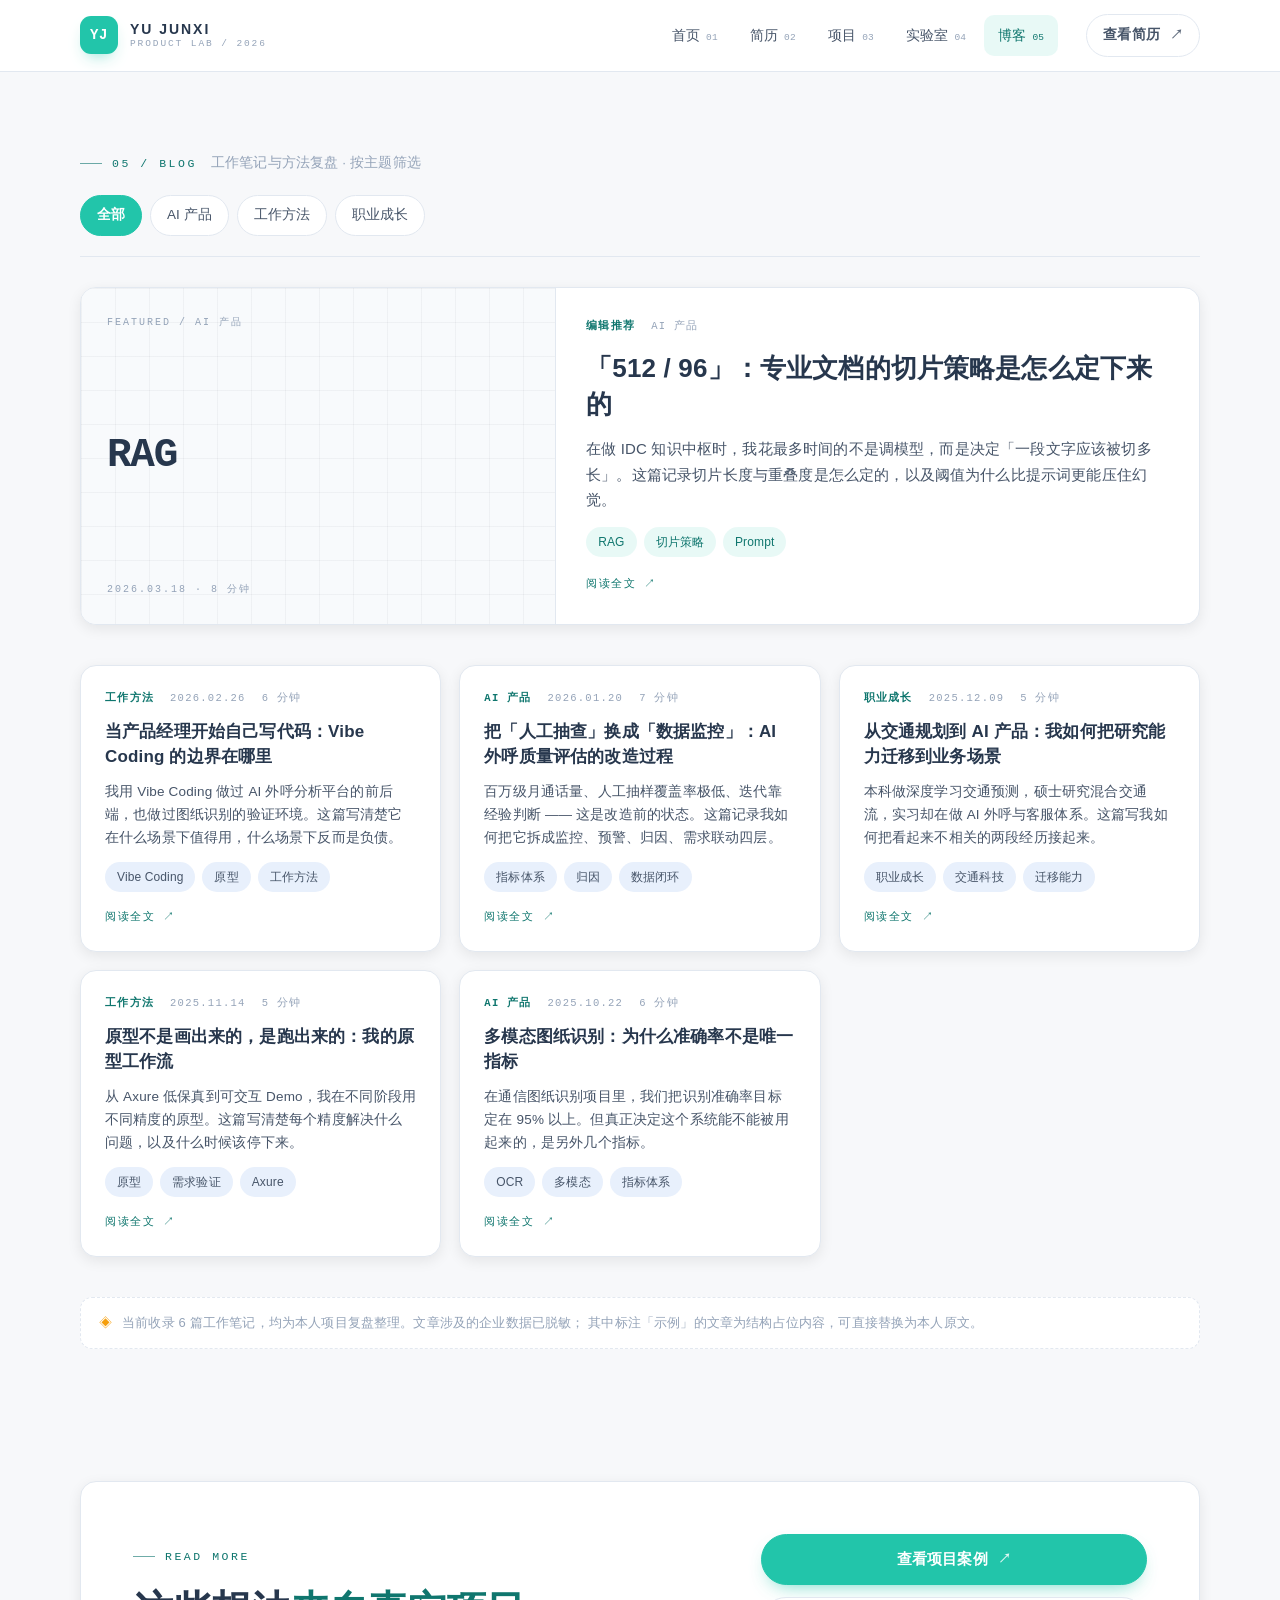
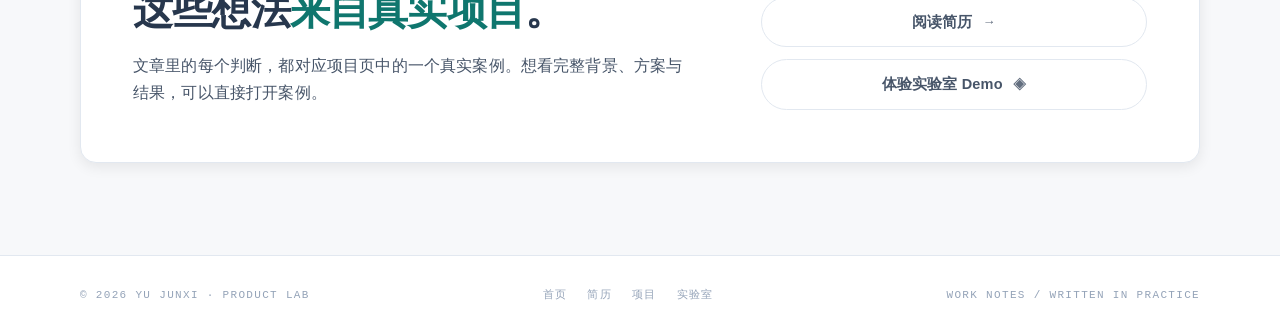
==== commit 9bf39dfe: "全站切换浅色极简商务风格，移除深色主题 - styles.css 全量重写为浅色设计系统（#f7f8fa 背景/#ffffff 卡片/#22c5aa 主色） - 统一 16px 圆角、柔和阴影、主/次" ====
--- a/frontend/blog.html
+++ b/frontend/blog.html
@@ -9,10 +9,6 @@
 <script>document.documentElement.classList.add("js");</script>
 </head>
 <body data-page="blog">
-
-<div class="bg-layer bg-glow"></div>
-<div class="bg-layer bg-grid"></div>
-<div class="bg-layer bg-noise"></div>
 
 <header class="site-header">
   <div class="header-inner">
--- a/frontend/assets/styles.css
+++ b/frontend/assets/styles.css
@@ -1,45 +1,47 @@
 /* ============================================================
-   YU JUNXI / PRODUCT LAB — Design System
-   视觉关键词：专业 · 克制 · 数据感 · 产品实验室 · 复杂系统 · 可验证
+   YU JUNXI / Product Lab — Design System (Light)
+   视觉关键词：极简 · 商务 · 克制 · 清晰 · 可验证
+   配色规范：#f7f8fa 背景 / #ffffff 卡片 / #22c5aa 主强调色
    ============================================================ */
 
 /* ---------- 1. Tokens ---------- */
 :root {
-  color-scheme: dark;
+  color-scheme: light;
 
   /* 背景与表面 */
-  --bg: #05080f;
-  --bg-elev: #080d19;
-  --surface: rgba(255, 255, 255, 0.035);
-  --surface-2: rgba(255, 255, 255, 0.06);
-  --surface-3: rgba(255, 255, 255, 0.09);
+  --bg: #f7f8fa;
+  --bg-elev: #ffffff;
+  --surface: #ffffff;
+  --surface-2: #f1f5f9;
+  --surface-3: #e8f0fc;
 
   /* 线条 */
-  --line: rgba(255, 255, 255, 0.08);
-  --line-2: rgba(255, 255, 255, 0.14);
-  --line-3: rgba(255, 255, 255, 0.24);
+  --line: #e2e8f0;
+  --line-2: #e2e8f0;
+  --line-3: #cbd5e1;
 
   /* 文本 */
-  --text: #e9eef8;
-  --text-2: #a7b3c7;
-  --text-3: #6d7a90;
-  --text-4: #4a5568;
+  --text: #27374d;
+  --text-2: #475569;
+  --text-3: #94a3b8;
+  --text-4: #94a3b8;
 
   /* 语义色 */
-  --teal: #2fe3b4;
-  --teal-soft: rgba(47, 227, 180, 0.12);
-  --blue: #5b93ff;
-  --blue-soft: rgba(91, 147, 255, 0.12);
-  --orange: #ff9448;
-  --orange-soft: rgba(255, 148, 72, 0.12);
-  --violet: #a184ff;
-  --violet-soft: rgba(161, 132, 255, 0.12);
-  --red: #ff6b6b;
-  --red-soft: rgba(255, 107, 107, 0.12);
+  --teal: #22c5aa;         /* 主强调色（填充/高亮） */
+  --teal-deep: #0f766e;    /* 主强调色文字（浅色底上可读） */
+  --teal-soft: rgba(34, 197, 170, 0.10);
+  --blue: #3b82f6;
+  --blue-soft: rgba(59, 130, 246, 0.10);
+  --orange: #f59e0b;
+  --orange-soft: rgba(245, 158, 11, 0.12);
+  --violet: #8b5cf6;
+  --violet-soft: rgba(139, 92, 246, 0.10);
+  --red: #ef4444;
+  --red-soft: rgba(239, 68, 68, 0.10);
 
   /* 形状 */
-  --r-lg: 20px;
-  --r-md: 14px;
+  --r-lg: 16px;
+  --r-md: 12px;
   --r-sm: 10px;
   --r-pill: 999px;
 
@@ -52,7 +54,8 @@
   --mono: ui-monospace, "Cascadia Mono", "SF Mono", "JetBrains Mono", Menlo,
     Consolas, "Courier New", monospace;
 
-  --shadow: 0 40px 90px -50px rgba(0, 0, 0, 0.95);
+  --shadow: 0 4px 14px rgba(0, 0, 0, 0.08);
+  --shadow-hover: 0 14px 34px -14px rgba(15, 23, 42, 0.18);
   --ease: cubic-bezier(0.22, 0.61, 0.36, 1);
 }
 
@@ -81,17 +84,17 @@
 button { background: none; border: 0; cursor: pointer; }
 h1, h2, h3, h4, p, ul, ol, figure { margin: 0; }
 ul, ol { padding: 0; list-style: none; }
-::selection { background: rgba(47, 227, 180, 0.28); }
+::selection { background: rgba(34, 197, 170, 0.22); }
 
 /* 滚动条 */
 ::-webkit-scrollbar { width: 10px; height: 10px; }
-::-webkit-scrollbar-track { background: #04070d; }
+::-webkit-scrollbar-track { background: #eef1f5; }
 ::-webkit-scrollbar-thumb {
-  background: #1b2434;
+  background: #cbd5e1;
   border-radius: 999px;
-  border: 2px solid #04070d;
-}
-::-webkit-scrollbar-thumb:hover { background: #2a3648; }
+  border: 2px solid #eef1f5;
+}
+::-webkit-scrollbar-thumb:hover { background: #b0bcc9; }
 
 :focus-visible {
   outline: 2px solid var(--teal);
@@ -99,37 +102,7 @@
   border-radius: 4px;
 }
 
-/* ---------- 3. Ambient background ---------- */
-.bg-layer {
-  position: fixed;
-  inset: 0;
-  pointer-events: none;
-  z-index: 0;
-}
-
-.bg-grid {
-  background-image:
-    linear-gradient(to right, rgba(255, 255, 255, 0.035) 1px, transparent 1px),
-    linear-gradient(to bottom, rgba(255, 255, 255, 0.035) 1px, transparent 1px);
-  background-size: 72px 72px;
-  mask-image: radial-gradient(circle at 50% 0%, #000 0%, transparent 78%);
-  -webkit-mask-image: radial-gradient(circle at 50% 0%, #000 0%, transparent 78%);
-  opacity: 0.75;
-}
-
-.bg-glow {
-  background:
-    radial-gradient(680px 420px at 12% -4%, rgba(47, 227, 180, 0.14), transparent 62%),
-    radial-gradient(760px 520px at 88% 6%, rgba(91, 147, 255, 0.13), transparent 66%),
-    radial-gradient(900px 700px at 50% 108%, rgba(161, 132, 255, 0.09), transparent 70%);
-}
-
-.bg-noise {
-  opacity: 0.035;
-  background-image: url("data:image/svg+xml,%3Csvg xmlns='http://www.w3.org/2000/svg' width='200' height='200'%3E%3Cfilter id='n'%3E%3CfeTurbulence type='fractalNoise' baseFrequency='0.85' numOctaves='3'/%3E%3C/filter%3E%3Crect width='200' height='200' filter='url(%23n)'/%3E%3C/svg%3E");
-}
-
-/* ---------- 4. Layout ---------- */
+/* ---------- 3. Layout ---------- */
 .wrap {
   width: 100%;
   max-width: var(--maxw);
@@ -141,21 +114,21 @@
 
 main { position: relative; z-index: 1; }
 
-.section { padding: 96px 0; position: relative; }
-.section--tight { padding: 64px 0; }
+.section { padding: 80px 0; position: relative; }
+.section--tight { padding: 52px 0; }
 
 .divider {
   height: 1px;
   background: linear-gradient(90deg, transparent, var(--line-2) 20%, var(--line-2) 80%, transparent);
 }
 
-/* ---------- 5. Typography ---------- */
+/* ---------- 4. Typography ---------- */
 .kicker {
   font-family: var(--mono);
   font-size: 11.5px;
-  letter-spacing: 0.24em;
-  text-transform: uppercase;
-  color: var(--teal);
+  letter-spacing: 0.22em;
+  text-transform: uppercase;
+  color: var(--teal-deep);
   display: inline-flex;
   align-items: center;
   gap: 10px;
@@ -177,21 +150,21 @@
   font-weight: 700;
   letter-spacing: -0.01em;
   margin-top: 16px;
+  color: var(--text);
   text-wrap: balance;
 }
 
-.h2 em, .h3 em {
+.h2 em, .h3 em,
+.page-head h1 em, .detail-head h1 em, .article-head h1 em, .contact-box h2 em {
   font-style: normal;
-  background: linear-gradient(100deg, var(--teal), var(--blue));
-  -webkit-background-clip: text;
-  background-clip: text;
-  color: transparent;
+  color: var(--teal-deep);
 }
 
 .h3 {
   font-size: clamp(20px, 2vw, 26px);
   line-height: 1.35;
   font-weight: 700;
+  color: var(--text);
 }
 
 .lead {
@@ -214,7 +187,7 @@
 
 .section-head .lead { max-width: 46ch; padding-bottom: 6px; }
 
-/* ---------- 6. Buttons ---------- */
+/* ---------- 5. Buttons ---------- */
 .btn {
   --btn-bg: transparent;
   --btn-fg: var(--text);
@@ -231,7 +204,7 @@
   font-size: 14.5px;
   font-weight: 600;
   white-space: nowrap;
-  transition: transform 0.25s var(--ease), border-color 0.25s, background 0.25s, box-shadow 0.25s;
+  transition: transform 0.25s var(--ease), border-color 0.25s, background 0.25s, box-shadow 0.25s, color 0.25s;
 }
 
 .btn span { font-size: 13px; opacity: 0.85; }
@@ -239,38 +212,48 @@
 .btn:hover { transform: translateY(-2px); }
 
 .btn--primary {
-  --btn-bg: linear-gradient(100deg, var(--teal), #37c8f0);
-  --btn-fg: #04231c;
-  --btn-line: transparent;
-  box-shadow: 0 14px 36px -18px rgba(47, 227, 180, 0.85);
-}
-
-.btn--primary:hover { box-shadow: 0 18px 44px -16px rgba(47, 227, 180, 0.9); }
-
-.btn--ghost { --btn-bg: rgba(255, 255, 255, 0.03); }
+  --btn-bg: var(--teal);
+  --btn-fg: #ffffff;
+  --btn-line: var(--teal);
+  box-shadow: 0 8px 20px -10px rgba(34, 197, 170, 0.8);
+}
+
+.btn--primary:hover {
+  background: #1bb8a0;
+  border-color: #1bb8a0;
+  box-shadow: 0 12px 26px -12px rgba(34, 197, 170, 0.9);
+}
+
+.btn--ghost {
+  --btn-bg: #ffffff;
+  --btn-fg: var(--text-2);
+  --btn-line: var(--line);
+}
+
 .btn--ghost:hover {
+  --btn-fg: var(--text);
   --btn-line: var(--line-3);
-  --btn-bg: rgba(255, 255, 255, 0.07);
+  background: #f8fafc;
 }
 
 .btn--orange {
-  --btn-bg: linear-gradient(100deg, var(--orange), #ffb066);
-  --btn-fg: #2c1405;
-  --btn-line: transparent;
+  --btn-bg: var(--orange);
+  --btn-fg: #ffffff;
+  --btn-line: var(--orange);
 }
 
 .btn--sm { padding: 9px 16px; font-size: 13.5px; }
 .btn--block { width: 100%; }
 .btn[disabled] { opacity: 0.5; pointer-events: none; }
 
-/* ---------- 7. Header / Nav ---------- */
+/* ---------- 6. Header / Nav ---------- */
 .site-header {
   position: sticky;
   top: 0;
   z-index: 60;
-  backdrop-filter: blur(18px) saturate(150%);
-  -webkit-backdrop-filter: blur(18px) saturate(150%);
-  background: rgba(5, 8, 15, 0.72);
+  background: rgba(255, 255, 255, 0.92);
+  backdrop-filter: blur(14px) saturate(140%);
+  -webkit-backdrop-filter: blur(14px) saturate(140%);
   border-bottom: 1px solid var(--line);
 }
 
@@ -295,13 +278,13 @@
   font-size: 14px;
   font-weight: 700;
   letter-spacing: 0.04em;
-  color: #04231c;
-  background: linear-gradient(140deg, var(--teal), #2bb2ff);
-  box-shadow: 0 10px 26px -14px rgba(47, 227, 180, 0.9);
+  color: #ffffff;
+  background: var(--teal);
+  box-shadow: 0 8px 18px -10px rgba(34, 197, 170, 0.9);
 }
 
 .brand-copy { display: flex; flex-direction: column; line-height: 1.25; }
-.brand-copy b { font-size: 14px; letter-spacing: 0.14em; font-weight: 700; }
+.brand-copy b { font-size: 14px; letter-spacing: 0.14em; font-weight: 700; color: var(--text); }
 .brand-copy small {
   font-family: var(--mono);
   font-size: 9.5px;
@@ -336,10 +319,10 @@
   transition: color 0.2s;
 }
 
-.nav a:hover { color: var(--text); background: rgba(255, 255, 255, 0.05); }
-
-.nav a.is-active { color: var(--text); background: rgba(47, 227, 180, 0.1); }
-.nav a.is-active i { color: var(--teal); }
+.nav a:hover { color: var(--teal-deep); }
+
+.nav a.is-active { color: var(--teal-deep); background: var(--teal-soft); }
+.nav a.is-active i { color: var(--teal-deep); }
 
 .header-actions { display: flex; align-items: center; gap: 10px; flex-shrink: 0; }
 
@@ -384,7 +367,7 @@
   gap: 2px;
   padding: 12px var(--gutter) 22px;
   border-bottom: 1px solid var(--line);
-  background: rgba(6, 10, 18, 0.98);
+  background: #ffffff;
 }
 
 .mobile-nav.is-open { display: flex; }
@@ -399,33 +382,21 @@
 }
 
 .mobile-nav a b { font-family: var(--mono); font-size: 10px; color: var(--text-4); }
-.mobile-nav a.is-active { color: var(--teal); }
-
-/* ---------- 8. Cards ---------- */
+.mobile-nav a.is-active { color: var(--teal-deep); }
+
+/* ---------- 7. Cards ---------- */
 .card {
   position: relative;
   border: 1px solid var(--line);
   border-radius: var(--r-lg);
-  background:
-    linear-gradient(180deg, rgba(255, 255, 255, 0.05), rgba(255, 255, 255, 0.015));
+  background: var(--surface);
+  box-shadow: var(--shadow);
   padding: 26px;
   overflow: hidden;
   transition: border-color 0.3s, transform 0.3s var(--ease), box-shadow 0.3s;
 }
 
-.card::after {
-  content: "";
-  position: absolute;
-  inset: 0;
-  border-radius: inherit;
-  background: radial-gradient(420px 200px at 100% 0%, rgba(47, 227, 180, 0.09), transparent 70%);
-  opacity: 0;
-  transition: opacity 0.35s;
-  pointer-events: none;
-}
-
 .card:hover { border-color: var(--line-3); }
-.card:hover::after { opacity: 1; }
 
 .card-label {
   font-family: var(--mono);
@@ -438,257 +409,125 @@
 .tag-row { display: flex; flex-wrap: wrap; gap: 7px; }
 
 .tag {
-  font-family: var(--mono);
-  font-size: 11px;
-  letter-spacing: 0.04em;
-  padding: 4px 10px;
+  font-family: var(--font);
+  font-size: 12px;
+  font-weight: 500;
+  letter-spacing: 0.01em;
+  padding: 5px 12px;
   border-radius: var(--r-pill);
-  border: 1px solid var(--line-2);
-  background: rgba(255, 255, 255, 0.04);
+  border: none;
+  background: #e8f0fc;
   color: var(--text-2);
   white-space: nowrap;
 }
 
-.tag--teal { border-color: rgba(47, 227, 180, 0.35); background: var(--teal-soft); color: var(--teal); }
-.tag--blue { border-color: rgba(91, 147, 255, 0.35); background: var(--blue-soft); color: var(--blue); }
-.tag--orange { border-color: rgba(255, 148, 72, 0.35); background: var(--orange-soft); color: var(--orange); }
-.tag--violet { border-color: rgba(161, 132, 255, 0.35); background: var(--violet-soft); color: var(--violet); }
-.tag--red { border-color: rgba(255, 107, 107, 0.35); background: var(--red-soft); color: var(--red); }
-
-/* ---------- 9. Hero ---------- */
-.hero { padding: 84px 0 72px; }
+.tag--teal { background: var(--teal-soft); color: var(--teal-deep); }
+.tag--blue { background: var(--blue-soft); color: #1d4ed8; }
+.tag--orange { background: var(--orange-soft); color: #b45309; }
+.tag--violet { background: var(--violet-soft); color: #6d28d9; }
+.tag--red { background: var(--red-soft); color: #b91c1c; }
+
+/* ---------- 8. Hero / 首页 ---------- */
+.hero { padding: 72px 0 64px; }
 
 .hero-grid {
   display: grid;
-  grid-template-columns: minmax(0, 1.05fr) minmax(0, 0.95fr);
-  gap: 64px;
+  grid-template-columns: minmax(0, 1.1fr) minmax(0, 0.9fr);
+  gap: 56px;
   align-items: center;
 }
 
-.status-pill {
-  display: inline-flex;
-  align-items: center;
+.hero h1 {
+  font-size: clamp(34px, 4.5vw, 54px);
+  line-height: 1.14;
+  font-weight: 800;
+  letter-spacing: -0.02em;
+  margin: 20px 0 18px;
+  color: var(--text);
+  text-wrap: balance;
+}
+
+.hero-sub { color: var(--text-2); font-size: 16.5px; max-width: 54ch; }
+
+.hero-actions { display: flex; flex-wrap: wrap; gap: 12px; margin: 34px 0 0; }
+
+/* 求职意向卡片 */
+.intro-target {
+  display: flex;
+  align-items: baseline;
+  flex-wrap: wrap;
+  gap: 12px;
+  margin-top: 30px;
+  padding: 16px 20px;
+  border: 1px solid var(--line);
+  border-radius: var(--r-lg);
+  background: var(--surface);
+  box-shadow: var(--shadow);
+}
+
+.intro-target-label {
+  font-family: var(--mono);
+  font-size: 11px;
+  letter-spacing: 0.18em;
+  text-transform: uppercase;
+  color: var(--teal-deep);
+}
+
+.intro-target-value {
+  font-size: 20px;
+  font-weight: 800;
+  color: var(--text);
+  letter-spacing: 0.01em;
+}
+
+.intro-target-value i {
+  font-style: normal;
+  font-weight: 400;
+  font-size: 13.5px;
+  color: var(--text-3);
+  margin-left: 4px;
+}
+
+.intro-tags {
+  display: flex;
+  flex-wrap: wrap;
   gap: 10px;
-  padding: 7px 16px 7px 12px;
-  border-radius: var(--r-pill);
-  border: 1px solid rgba(47, 227, 180, 0.28);
-  background: var(--teal-soft);
+  margin-top: 22px;
+}
+
+/* 人像照片卡片 */
+.portrait {
+  margin: 0 auto;
+  max-width: 400px;
+  width: 100%;
+  background: #ffffff;
+  border: 1px solid var(--line);
+  border-radius: var(--r-lg);
+  box-shadow: var(--shadow);
+  padding: 14px;
+}
+
+.portrait img {
+  display: block;
+  width: 100%;
+  aspect-ratio: 2 / 3;
+  object-fit: cover;
+  object-position: center 20%;
+  border-radius: 12px;
+  background: var(--bg);
+}
+
+.portrait figcaption {
+  margin-top: 14px;
+  text-align: center;
   font-family: var(--mono);
   font-size: 11px;
-  letter-spacing: 0.16em;
-  text-transform: uppercase;
-  color: var(--teal);
-}
-
-.pulse {
-  width: 7px;
-  height: 7px;
-  border-radius: 50%;
-  background: var(--teal);
-  box-shadow: 0 0 0 0 rgba(47, 227, 180, 0.7);
-  animation: pulse 2.2s infinite;
-  flex-shrink: 0;
-}
-
-@keyframes pulse {
-  0% { box-shadow: 0 0 0 0 rgba(47, 227, 180, 0.6); }
-  70% { box-shadow: 0 0 0 12px rgba(47, 227, 180, 0); }
-  100% { box-shadow: 0 0 0 0 rgba(47, 227, 180, 0); }
-}
-
-.hero h1 {
-  font-size: clamp(32px, 4.3vw, 52px);
-  line-height: 1.16;
-  font-weight: 800;
-  letter-spacing: -0.025em;
-  margin: 26px 0 22px;
-  text-wrap: balance;
-}
-
-.hero h1 em {
-  font-style: normal;
-  background: linear-gradient(100deg, var(--teal), #3fc9ff 55%, var(--blue));
-  -webkit-background-clip: text;
-  background-clip: text;
-  color: transparent;
-}
-
-.hero h1 span { display: block; color: var(--text); }
-
-.hero-sub { color: var(--text-2); font-size: 16.5px; max-width: 54ch; }
-
-.hero-actions { display: flex; flex-wrap: wrap; gap: 12px; margin: 34px 0 30px; }
-
-.hero-meta {
-  display: flex;
-  flex-wrap: wrap;
-  gap: 10px 22px;
-  padding-top: 22px;
-  border-top: 1px solid var(--line);
-  font-family: var(--mono);
-  font-size: 11.5px;
-  letter-spacing: 0.08em;
+  letter-spacing: 0.22em;
+  text-transform: uppercase;
   color: var(--text-3);
 }
 
-.hero-meta span { display: inline-flex; align-items: center; gap: 8px; }
-.hero-meta span::before {
-  content: "";
-  width: 5px;
-  height: 5px;
-  border-radius: 50%;
-  background: var(--text-4);
-}
-
-/* ---------- 10. Product Console ---------- */
-.console {
-  border: 1px solid var(--line-2);
-  border-radius: var(--r-lg);
-  background: linear-gradient(180deg, rgba(12, 18, 30, 0.95), rgba(7, 11, 20, 0.95));
-  box-shadow: var(--shadow);
-  overflow: hidden;
-}
-
-.console-top {
-  display: flex;
-  align-items: center;
-  justify-content: space-between;
-  padding: 13px 18px;
-  border-bottom: 1px solid var(--line);
-  font-family: var(--mono);
-  font-size: 10.5px;
-  letter-spacing: 0.16em;
-  color: var(--text-3);
-  text-transform: uppercase;
-  background: rgba(255, 255, 255, 0.02);
-}
-
-.console-live { display: inline-flex; align-items: center; gap: 7px; color: var(--teal); }
-
-.console-head {
-  display: flex;
-  align-items: center;
-  gap: 14px;
-  padding: 20px 20px 18px;
-  border-bottom: 1px solid var(--line);
-}
-
-.console-icon {
-  width: 42px;
-  height: 42px;
-  border-radius: 12px;
-  display: grid;
-  place-items: center;
-  background: var(--teal-soft);
-  border: 1px solid rgba(47, 227, 180, 0.3);
-  color: var(--teal);
-  font-size: 18px;
-}
-
-.console-head small {
-  display: block;
-  font-family: var(--mono);
-  font-size: 10px;
-  letter-spacing: 0.18em;
-  color: var(--text-3);
-  text-transform: uppercase;
-}
-
-.console-head b { font-size: 16px; }
-
-.console-steps { padding: 18px 20px 20px; display: flex; flex-direction: column; }
-
-.cstep {
-  position: relative;
-  display: grid;
-  grid-template-columns: 46px 1fr auto;
-  align-items: center;
-  gap: 14px;
-  padding: 12px 12px 12px 0;
-  border-radius: var(--r-sm);
-  transition: background 0.35s;
-}
-
-.cstep.is-on { background: rgba(255, 255, 255, 0.035); }
-
-.cstep-num {
-  font-family: var(--mono);
-  font-size: 12px;
-  color: var(--text-4);
-  text-align: center;
-  letter-spacing: 0.06em;
-}
-
-.cstep.is-done .cstep-num { color: var(--teal); }
-.cstep.is-on .cstep-num { color: var(--orange); }
-
-.cstep b { display: block; font-size: 14.5px; font-weight: 600; }
-.cstep small { display: block; color: var(--text-3); font-size: 12.5px; }
-
-.cstep-state {
-  font-family: var(--mono);
-  font-size: 10px;
-  letter-spacing: 0.14em;
-  padding: 4px 9px;
-  border-radius: var(--r-pill);
-  border: 1px solid var(--line-2);
-  color: var(--text-3);
-}
-
-.cstep.is-done .cstep-state { color: var(--teal); border-color: rgba(47, 227, 180, 0.3); background: var(--teal-soft); }
-.cstep.is-on .cstep-state { color: var(--orange); border-color: rgba(255, 148, 72, 0.35); background: var(--orange-soft); }
-
-.cstep-rail {
-  position: absolute;
-  left: 34px;
-  top: 46px;
-  bottom: -6px;
-  width: 1px;
-  background: var(--line-2);
-}
-
-.cstep:last-child .cstep-rail { display: none; }
-
-.cstep.is-done .cstep-rail,
-.cstep.is-on .cstep-rail {
-  background: linear-gradient(180deg, var(--teal), rgba(47, 227, 180, 0.1));
-}
-
-.console-foot {
-  display: flex;
-  align-items: center;
-  justify-content: space-between;
-  padding: 13px 20px;
-  border-top: 1px solid var(--line);
-  font-family: var(--mono);
-  font-size: 10.5px;
-  letter-spacing: 0.16em;
-  color: var(--text-3);
-  text-transform: uppercase;
-  background: rgba(255, 255, 255, 0.02);
-}
-
-.console-bar {
-  height: 2px;
-  background: var(--line);
-  position: relative;
-  overflow: hidden;
-}
-
-.console-bar i {
-  position: absolute;
-  inset: 0 auto 0 0;
-  width: 30%;
-  background: linear-gradient(90deg, transparent, var(--teal), transparent);
-  animation: sweep 2.4s linear infinite;
-}
-
-@keyframes sweep {
-  0% { transform: translateX(-100%); }
-  100% { transform: translateX(400%); }
-}
-
-/* ---------- 11. Metrics ---------- */
+/* ---------- 9. Metrics ---------- */
 .metric-grid {
   display: grid;
   grid-template-columns: repeat(4, minmax(0, 1fr));
@@ -699,13 +538,14 @@
   border: 1px solid var(--line);
   border-radius: var(--r-lg);
   padding: 24px 22px 20px;
-  background: linear-gradient(180deg, rgba(255, 255, 255, 0.045), rgba(255, 255, 255, 0.012));
+  background: var(--surface);
+  box-shadow: var(--shadow);
   position: relative;
   overflow: hidden;
-  transition: transform 0.3s var(--ease), border-color 0.3s;
-}
-
-.metric:hover { transform: translateY(-4px); border-color: var(--line-3); }
+  transition: transform 0.3s var(--ease), border-color 0.3s, box-shadow 0.3s;
+}
+
+.metric:hover { transform: translateY(-4px); border-color: var(--line-3); box-shadow: var(--shadow-hover); }
 
 .metric::before {
   content: "";
@@ -713,9 +553,9 @@
   left: 0;
   top: 0;
   bottom: 0;
-  width: 2px;
-  background: linear-gradient(180deg, var(--teal), transparent);
-  opacity: 0.7;
+  width: 3px;
+  background: var(--teal);
+  opacity: 0.85;
 }
 
 .metric b {
@@ -725,9 +565,10 @@
   line-height: 1.05;
   font-weight: 700;
   letter-spacing: -0.02em;
-}
-
-.metric b span { font-size: 0.5em; color: var(--teal); margin-left: 2px; }
+  color: var(--text);
+}
+
+.metric b span { font-size: 0.5em; color: var(--teal-deep); margin-left: 2px; }
 .metric p { margin-top: 12px; font-size: 14.5px; color: var(--text); }
 .metric small {
   display: block;
@@ -741,7 +582,7 @@
   color: var(--text-4);
 }
 
-/* ---------- 12. Work cards ---------- */
+/* ---------- 10. Work cards ---------- */
 .work-grid {
   display: grid;
   grid-template-columns: repeat(3, minmax(0, 1fr));
@@ -754,14 +595,15 @@
   border: 1px solid var(--line);
   border-radius: var(--r-lg);
   overflow: hidden;
-  background: linear-gradient(180deg, rgba(255, 255, 255, 0.045), rgba(255, 255, 255, 0.012));
+  background: var(--surface);
+  box-shadow: var(--shadow);
   transition: transform 0.35s var(--ease), border-color 0.35s, box-shadow 0.35s;
 }
 
 .work-card:hover {
   transform: translateY(-6px);
   border-color: var(--line-3);
-  box-shadow: 0 30px 70px -40px rgba(0, 0, 0, 0.9);
+  box-shadow: var(--shadow-hover);
 }
 
 .work-art {
@@ -769,11 +611,11 @@
   height: 176px;
   padding: 18px;
   border-bottom: 1px solid var(--line);
-  background:
-    linear-gradient(to right, rgba(255, 255, 255, 0.045) 1px, transparent 1px) 0 0 / 34px 34px,
-    linear-gradient(to bottom, rgba(255, 255, 255, 0.045) 1px, transparent 1px) 0 0 / 34px 34px,
-    radial-gradient(300px 160px at 20% 0%, rgba(91, 147, 255, 0.16), transparent 70%),
-    #070d18;
+  background-image:
+    linear-gradient(to right, rgba(15, 23, 42, 0.04) 1px, transparent 1px),
+    linear-gradient(to bottom, rgba(15, 23, 42, 0.04) 1px, transparent 1px);
+  background-size: 34px 34px;
+  background-color: #f8fafc;
   overflow: hidden;
   display: flex;
   flex-direction: column;
@@ -781,25 +623,25 @@
 }
 
 .work-art--teal { background-image:
-  linear-gradient(to right, rgba(255, 255, 255, 0.045) 1px, transparent 1px),
-  linear-gradient(to bottom, rgba(255, 255, 255, 0.045) 1px, transparent 1px),
-  radial-gradient(300px 160px at 20% 0%, rgba(47, 227, 180, 0.18), transparent 70%);
+  linear-gradient(to right, rgba(15, 23, 42, 0.04) 1px, transparent 1px),
+  linear-gradient(to bottom, rgba(15, 23, 42, 0.04) 1px, transparent 1px),
+  radial-gradient(300px 160px at 20% 0%, rgba(34, 197, 170, 0.16), transparent 70%);
   background-size: 34px 34px, 34px 34px, auto;
-  background-color: #070d18; }
+  background-color: #f0fdf9; }
 
 .work-art--violet { background-image:
-  linear-gradient(to right, rgba(255, 255, 255, 0.045) 1px, transparent 1px),
-  linear-gradient(to bottom, rgba(255, 255, 255, 0.045) 1px, transparent 1px),
-  radial-gradient(300px 160px at 20% 0%, rgba(161, 132, 255, 0.2), transparent 70%);
+  linear-gradient(to right, rgba(15, 23, 42, 0.04) 1px, transparent 1px),
+  linear-gradient(to bottom, rgba(15, 23, 42, 0.04) 1px, transparent 1px),
+  radial-gradient(300px 160px at 20% 0%, rgba(139, 92, 246, 0.16), transparent 70%);
   background-size: 34px 34px, 34px 34px, auto;
-  background-color: #070d18; }
+  background-color: #faf8ff; }
 
 .work-art--orange { background-image:
-  linear-gradient(to right, rgba(255, 255, 255, 0.045) 1px, transparent 1px),
-  linear-gradient(to bottom, rgba(255, 255, 255, 0.045) 1px, transparent 1px),
-  radial-gradient(300px 160px at 20% 0%, rgba(255, 148, 72, 0.2), transparent 70%);
+  linear-gradient(to right, rgba(15, 23, 42, 0.04) 1px, transparent 1px),
+  linear-gradient(to bottom, rgba(15, 23, 42, 0.04) 1px, transparent 1px),
+  radial-gradient(300px 160px at 20% 0%, rgba(245, 158, 11, 0.16), transparent 70%);
   background-size: 34px 34px, 34px 34px, auto;
-  background-color: #070d18; }
+  background-color: #fffaf0; }
 
 .work-art-label {
   font-family: var(--mono);
@@ -822,7 +664,7 @@
   text-transform: uppercase;
 }
 
-.work-info h3 { font-size: 19px; line-height: 1.4; font-weight: 700; }
+.work-info h3 { font-size: 19px; line-height: 1.4; font-weight: 700; color: var(--text); }
 .work-info p { color: var(--text-2); font-size: 14.5px; flex: 1; }
 
 .work-link {
@@ -833,7 +675,7 @@
   font-size: 11px;
   letter-spacing: 0.14em;
   text-transform: uppercase;
-  color: var(--teal);
+  color: var(--teal-deep);
   margin-top: 4px;
 }
 
@@ -846,8 +688,8 @@
 .mini-bars { display: flex; align-items: flex-end; gap: 5px; height: 54px; }
 .mini-bars i {
   width: 9px;
-  border-radius: 2px 2px 0 0;
-  background: linear-gradient(180deg, var(--teal), rgba(47, 227, 180, 0.25));
+  border-radius: 3px 3px 0 0;
+  background: linear-gradient(180deg, var(--teal), rgba(34, 197, 170, 0.3));
   animation: barGrow 1.2s var(--ease) backwards;
 }
 .mini-bars i:nth-child(1) { height: 40%; animation-delay: .05s; }
@@ -867,14 +709,14 @@
   color: var(--text-4);
 }
 
-.mini-stat strong { font-family: var(--mono); font-size: 22px; display: block; }
-.mini-stat em { font-style: normal; font-family: var(--mono); font-size: 11px; color: var(--teal); }
+.mini-stat strong { font-family: var(--mono); font-size: 22px; display: block; color: var(--text); }
+.mini-stat em { font-style: normal; font-family: var(--mono); font-size: 11px; color: var(--teal-deep); }
 
 .blueprint { position: relative; flex: 1; }
 
 .blueprint i.line {
   position: absolute;
-  background: rgba(91, 147, 255, 0.5);
+  background: rgba(59, 130, 246, 0.5);
 }
 
 .blueprint .l1 { left: 6%; top: 34%; width: 40%; height: 1px; }
@@ -887,8 +729,8 @@
   height: 9px;
   border-radius: 50%;
   border: 1.5px solid var(--blue);
-  background: #070d18;
-  box-shadow: 0 0 0 4px rgba(91, 147, 255, 0.12);
+  background: #ffffff;
+  box-shadow: 0 0 0 4px rgba(59, 130, 246, 0.12);
 }
 
 .blueprint .n1 { left: 4%; top: 32%; }
@@ -902,7 +744,7 @@
   font-family: var(--mono);
   font-size: 9.5px;
   letter-spacing: 0.14em;
-  color: var(--blue);
+  color: #1d4ed8;
 }
 
 .flow-chip {
@@ -919,24 +761,25 @@
   padding: 6px 11px;
   border-radius: 8px;
   border: 1px solid var(--line-2);
-  background: rgba(255, 255, 255, 0.04);
+  background: #f1f5f9;
   font-weight: 600;
 }
 
-.flow-chip strong { color: var(--violet); }
+.flow-chip strong { color: #6d28d9; }
 .flow-chip i { color: var(--text-4); font-style: normal; }
 
-/* ---------- 13. Capability ---------- */
+/* ---------- 11. Capability ---------- */
 .cap-grid { display: grid; grid-template-columns: repeat(4, minmax(0, 1fr)); gap: 18px; }
 
 .cap-card {
   border: 1px solid var(--line);
   border-radius: var(--r-lg);
   padding: 24px 22px;
-  background: linear-gradient(180deg, rgba(255, 255, 255, 0.04), rgba(255, 255, 255, 0.012));
-}
-
-.cap-card h3 { font-size: 16px; display: flex; align-items: center; gap: 10px; }
+  background: var(--surface);
+  box-shadow: var(--shadow);
+}
+
+.cap-card h3 { font-size: 16px; display: flex; align-items: center; gap: 10px; color: var(--text); }
 
 .cap-icon {
   width: 30px;
@@ -945,9 +788,9 @@
   display: grid;
   place-items: center;
   font-size: 14px;
-  background: var(--blue-soft);
-  border: 1px solid rgba(91, 147, 255, 0.28);
-  color: var(--blue);
+  background: var(--teal-soft);
+  border: 1px solid rgba(34, 197, 170, 0.3);
+  color: var(--teal-deep);
 }
 
 .cap-card ul { margin-top: 18px; display: flex; flex-direction: column; gap: 13px; }
@@ -968,18 +811,18 @@
   letter-spacing: 0.08em;
 }
 
-.cap-bar { height: 3px; border-radius: 2px; background: rgba(255, 255, 255, 0.07); overflow: hidden; }
+.cap-bar { height: 4px; border-radius: 2px; background: #eef1f5; overflow: hidden; }
 
 .cap-bar i {
   display: block;
   height: 100%;
   border-radius: 2px;
-  background: linear-gradient(90deg, var(--teal), var(--blue));
+  background: var(--teal);
   width: 0;
   transition: width 1.1s var(--ease);
 }
 
-/* ---------- 14. Timeline / Resume ---------- */
+/* ---------- 12. Timeline / Resume ---------- */
 .tl { position: relative; padding-left: 26px; }
 
 .tl::before {
@@ -1004,13 +847,13 @@
   height: 11px;
   border-radius: 50%;
   border: 1.5px solid var(--line-3);
-  background: var(--bg);
+  background: #ffffff;
 }
 
 .tl-item.is-current::before {
   border-color: var(--teal);
   background: var(--teal);
-  box-shadow: 0 0 0 4px rgba(47, 227, 180, 0.16);
+  box-shadow: 0 0 0 4px var(--teal-soft);
 }
 
 .tl-time {
@@ -1020,7 +863,7 @@
   color: var(--text-3);
 }
 
-.tl-item h3 { margin: 7px 0 6px; font-size: 17px; font-weight: 700; }
+.tl-item h3 { margin: 7px 0 6px; font-size: 17px; font-weight: 700; color: var(--text); }
 .tl-item h3 small { font-weight: 500; color: var(--text-3); font-size: 13.5px; margin-left: 8px; }
 .tl-item > p { color: var(--text-2); font-size: 14.5px; }
 .tl-item .tag-row { margin-top: 12px; }
@@ -1079,12 +922,12 @@
   place-items: center;
   font-size: 24px;
   font-weight: 700;
-  color: #04231c;
-  background: linear-gradient(140deg, var(--teal), #2bb2ff);
+  color: #ffffff;
+  background: var(--teal);
   flex-shrink: 0;
 }
 
-.profile-row h3 { font-size: 21px; }
+.profile-row h3 { font-size: 21px; color: var(--text); }
 .profile-row p { color: var(--text-2); font-size: 14px; }
 .profile-row small { color: var(--text-4); font-family: var(--mono); font-size: 11px; letter-spacing: 0.06em; }
 
@@ -1094,13 +937,14 @@
 
 .edu-card {
   border: 1px solid var(--line);
-  border-radius: var(--r-md);
+  border-radius: var(--r-lg);
   padding: 18px;
-  background: rgba(255, 255, 255, 0.025);
-}
-
-.edu-card small { font-family: var(--mono); font-size: 10.5px; letter-spacing: 0.12em; color: var(--teal); }
-.edu-card h3 { font-size: 16.5px; margin: 9px 0 5px; }
+  background: var(--surface);
+  box-shadow: var(--shadow);
+}
+
+.edu-card small { font-family: var(--mono); font-size: 10.5px; letter-spacing: 0.12em; color: var(--teal-deep); }
+.edu-card h3 { font-size: 16.5px; margin: 9px 0 5px; color: var(--text); }
 .edu-card p { font-size: 14px; color: var(--text-2); }
 .edu-card em {
   display: block;
@@ -1129,7 +973,7 @@
   font-family: var(--mono);
   font-size: 17px;
   min-width: 62px;
-  color: var(--teal);
+  color: var(--teal-deep);
 }
 
 .stat-list span { font-size: 14px; color: var(--text-2); }
@@ -1142,7 +986,7 @@
   font-size: 13px;
   line-height: 1.6;
 }
-.award-item p { font-size: 14px; }
+.award-item p { font-size: 14px; color: var(--text); }
 .award-item small {
   display: block;
   font-size: 12px;
@@ -1165,6 +1009,7 @@
   padding: 8px 16px;
   border-radius: var(--r-pill);
   border: 1px solid var(--line-2);
+  background: #ffffff;
   font-size: 13.5px;
   color: var(--text-2);
   transition: 0.25s;
@@ -1173,13 +1018,13 @@
 .filter-btn:hover { color: var(--text); border-color: var(--line-3); }
 
 .filter-btn.is-active {
-  color: #04231c;
-  background: linear-gradient(100deg, var(--teal), #3fc9ff);
-  border-color: transparent;
+  color: #ffffff;
+  background: var(--teal);
+  border-color: var(--teal);
   font-weight: 600;
 }
 
-/* ---------- 15. Projects page ---------- */
+/* ---------- 13. Projects page ---------- */
 .page-toolbar {
   display: flex;
   align-items: center;
@@ -1219,7 +1064,7 @@
   padding: 16px;
   border: 1px solid var(--line);
   border-radius: var(--r-lg);
-  background: linear-gradient(180deg, rgba(255, 255, 255, 0.045), rgba(255, 255, 255, 0.012));
+  background: var(--surface);
   box-shadow: var(--shadow);
 }
 
@@ -1263,16 +1108,15 @@
   transition: color 0.22s;
 }
 
-.rail-item:hover { background: rgba(255, 255, 255, 0.05); color: var(--text); }
+.rail-item:hover { background: var(--surface-2); color: var(--text); }
 
 .rail-item.is-active {
-  background: rgba(47, 227, 180, 0.12);
-  color: var(--text);
-  box-shadow: inset 0 0 0 1px rgba(47, 227, 180, 0.28);
+  background: var(--teal-soft);
+  color: var(--teal-deep);
 }
 
 .rail-item.is-active i,
-.rail-item.is-active em { color: var(--teal); }
+.rail-item.is-active em { color: var(--teal-deep); }
 
 .rail-foot {
   margin-top: 14px;
@@ -1302,7 +1146,7 @@
   border-bottom: 1px solid var(--line);
 }
 
-.stage-head h2 { font-size: clamp(22px, 2.4vw, 30px); font-weight: 700; }
+.stage-head h2 { font-size: clamp(22px, 2.4vw, 30px); font-weight: 700; color: var(--text); }
 .stage-head .stage-lead { color: var(--text-3); font-size: 14.5px; margin-top: 8px; max-width: 62ch; }
 
 .back-btn {
@@ -1318,7 +1162,7 @@
   white-space: nowrap;
 }
 
-.back-btn:hover { color: var(--teal); }
+.back-btn:hover { color: var(--teal-deep); }
 
 .overview-lead { margin-bottom: 6px; }
 
@@ -1339,30 +1183,18 @@
   text-align: left;
   border: 1px solid var(--line);
   border-radius: var(--r-lg);
-  background: linear-gradient(180deg, rgba(255, 255, 255, 0.045), rgba(255, 255, 255, 0.012));
+  background: var(--surface);
+  box-shadow: var(--shadow);
   overflow: hidden;
   cursor: pointer;
   transition: transform 0.3s var(--ease), border-color 0.3s, box-shadow 0.3s;
 }
 
-.resume-card::after {
-  content: "";
-  position: absolute;
-  inset: 0;
-  border-radius: inherit;
-  background: radial-gradient(420px 200px at 100% 0%, rgba(47, 227, 180, 0.1), transparent 70%);
-  opacity: 0;
-  transition: opacity 0.35s;
-  pointer-events: none;
-}
-
 .resume-card:hover {
   transform: translateY(-4px);
   border-color: var(--line-3);
-  box-shadow: 0 30px 70px -45px rgba(0, 0, 0, 0.95);
-}
-
-.resume-card:hover::after { opacity: 1; }
+  box-shadow: var(--shadow-hover);
+}
 
 .rc-top {
   display: flex;
@@ -1375,7 +1207,7 @@
   font-family: var(--mono);
   font-size: 10px;
   letter-spacing: 0.18em;
-  color: var(--teal);
+  color: var(--teal-deep);
   text-transform: uppercase;
 }
 
@@ -1389,7 +1221,7 @@
   color: var(--text-3);
 }
 
-.resume-card h3 { font-size: 18px; line-height: 1.4; }
+.resume-card h3 { font-size: 18px; line-height: 1.4; color: var(--text); }
 .resume-card > p { font-size: 14px; color: var(--text-2); flex: 1; }
 
 .rc-preview {
@@ -1426,7 +1258,7 @@
   font-size: 10.5px;
   letter-spacing: 0.14em;
   text-transform: uppercase;
-  color: var(--teal);
+  color: var(--teal-deep);
   margin-top: 2px;
 }
 
@@ -1443,7 +1275,7 @@
 }
 
 .award-row:last-child { border-bottom: 0; }
-.award-row b { font-size: 14.5px; font-weight: 600; }
+.award-row b { font-size: 14.5px; font-weight: 600; color: var(--text); }
 .award-row small {
   display: block;
   font-family: var(--mono);
@@ -1455,9 +1287,10 @@
 
 .skill-block {
   border: 1px solid var(--line);
-  border-radius: var(--r-md);
+  border-radius: var(--r-lg);
   padding: 20px;
-  background: rgba(255, 255, 255, 0.025);
+  background: var(--surface);
+  box-shadow: var(--shadow);
 }
 
 .skill-block h4 {
@@ -1466,6 +1299,7 @@
   align-items: center;
   gap: 9px;
   margin-bottom: 14px;
+  color: var(--text);
 }
 
 .skill-block h4 span {
@@ -1484,27 +1318,28 @@
   padding: 22px;
   border: 1px solid var(--line);
   border-radius: var(--r-lg);
-  background: linear-gradient(180deg, rgba(255, 255, 255, 0.04), rgba(255, 255, 255, 0.012));
+  background: var(--surface);
+  box-shadow: var(--shadow);
   transition: transform 0.3s var(--ease), border-color 0.3s, box-shadow 0.3s;
 }
 
 .proj-card:hover {
   transform: translateY(-4px);
   border-color: var(--line-3);
-  box-shadow: 0 30px 70px -45px rgba(0, 0, 0, 0.95);
+  box-shadow: var(--shadow-hover);
 }
 
 .proj-thumb {
   border-radius: var(--r-md);
   border: 1px solid var(--line-2);
-  background: #070d18 center/cover no-repeat;
+  background-color: #f8fafc;
   display: grid;
   place-items: center;
   font-family: var(--mono);
   font-size: 24px;
   font-weight: 700;
   letter-spacing: 0.06em;
-  color: rgba(255, 255, 255, 0.85);
+  color: var(--text-3);
   min-height: 118px;
   position: relative;
   overflow: hidden;
@@ -1515,17 +1350,18 @@
   position: absolute;
   inset: 0;
   background:
-    linear-gradient(to right, rgba(255, 255, 255, 0.06) 1px, transparent 1px) 0 0 / 22px 22px,
-    linear-gradient(to bottom, rgba(255, 255, 255, 0.06) 1px, transparent 1px) 0 0 / 22px 22px;
-}
-
-.proj-thumb--teal { background-image: radial-gradient(120px 90px at 20% 10%, rgba(47, 227, 180, 0.35), transparent 70%); }
-.proj-thumb--blue { background-image: radial-gradient(120px 90px at 20% 10%, rgba(91, 147, 255, 0.35), transparent 70%); }
-.proj-thumb--violet { background-image: radial-gradient(120px 90px at 20% 10%, rgba(161, 132, 255, 0.35), transparent 70%); }
-.proj-thumb--orange { background-image: radial-gradient(120px 90px at 20% 10%, rgba(255, 148, 72, 0.35), transparent 70%); }
+    linear-gradient(to right, rgba(15, 23, 42, 0.04) 1px, transparent 1px) 0 0 / 22px 22px,
+    linear-gradient(to bottom, rgba(15, 23, 42, 0.04) 1px, transparent 1px) 0 0 / 22px 22px;
+}
+
+.proj-thumb--teal { background-color: #f0fdf9; }
+.proj-thumb--teal::after { background: linear-gradient(to right, rgba(15, 23, 42, 0.03) 1px, transparent 1px) 0 0 / 22px 22px, linear-gradient(to bottom, rgba(15, 23, 42, 0.03) 1px, transparent 1px) 0 0 / 22px 22px; }
+.proj-thumb--blue { background-color: #eff6ff; }
+.proj-thumb--violet { background-color: #faf8ff; }
+.proj-thumb--orange { background-color: #fffaf0; }
 
 .proj-body { display: flex; flex-direction: column; gap: 10px; }
-.proj-body h3 { font-size: 18px; line-height: 1.4; }
+.proj-body h3 { font-size: 18px; line-height: 1.4; color: var(--text); }
 .proj-body p { font-size: 14px; color: var(--text-2); flex: 1; }
 
 .proj-foot {
@@ -1543,21 +1379,22 @@
   color: var(--text-4);
 }
 
-/* ---------- 15b. Blog ---------- */
+/* ---------- 14. Blog ---------- */
 .post-featured {
   display: grid;
   grid-template-columns: minmax(0, 0.85fr) minmax(0, 1.15fr);
-  border: 1px solid var(--line-2);
+  border: 1px solid var(--line);
   border-radius: var(--r-lg);
   overflow: hidden;
-  background: linear-gradient(180deg, rgba(255, 255, 255, 0.05), rgba(255, 255, 255, 0.015));
+  background: var(--surface);
+  box-shadow: var(--shadow);
   transition: border-color 0.3s, transform 0.3s var(--ease), box-shadow 0.3s;
 }
 
 .post-featured:hover {
   border-color: var(--line-3);
   transform: translateY(-4px);
-  box-shadow: 0 34px 80px -50px rgba(0, 0, 0, 0.95);
+  box-shadow: var(--shadow-hover);
 }
 
 .post-art {
@@ -1569,38 +1406,38 @@
   padding: 26px;
   min-height: 250px;
   border-right: 1px solid var(--line);
-  background:
-    linear-gradient(to right, rgba(255, 255, 255, 0.05) 1px, transparent 1px) 0 0 / 34px 34px,
-    linear-gradient(to bottom, rgba(255, 255, 255, 0.05) 1px, transparent 1px) 0 0 / 34px 34px,
-    radial-gradient(320px 220px at 15% 5%, rgba(161, 132, 255, 0.28), transparent 70%),
-    #070d18;
+  background-image:
+    linear-gradient(to right, rgba(15, 23, 42, 0.04) 1px, transparent 1px),
+    linear-gradient(to bottom, rgba(15, 23, 42, 0.04) 1px, transparent 1px);
+  background-size: 34px 34px;
+  background-color: #f8fafc;
 }
 
 .post-art--teal {
   background-image:
-    linear-gradient(to right, rgba(255, 255, 255, 0.05) 1px, transparent 1px),
-    linear-gradient(to bottom, rgba(255, 255, 255, 0.05) 1px, transparent 1px),
-    radial-gradient(320px 220px at 15% 5%, rgba(47, 227, 180, 0.26), transparent 70%);
+    linear-gradient(to right, rgba(15, 23, 42, 0.04) 1px, transparent 1px),
+    linear-gradient(to bottom, rgba(15, 23, 42, 0.04) 1px, transparent 1px),
+    radial-gradient(320px 220px at 15% 5%, rgba(34, 197, 170, 0.16), transparent 70%);
   background-size: 34px 34px, 34px 34px, auto;
-  background-color: #070d18;
+  background-color: #f0fdf9;
 }
 
 .post-art--blue {
   background-image:
-    linear-gradient(to right, rgba(255, 255, 255, 0.05) 1px, transparent 1px),
-    linear-gradient(to bottom, rgba(255, 255, 255, 0.05) 1px, transparent 1px),
-    radial-gradient(320px 220px at 15% 5%, rgba(91, 147, 255, 0.26), transparent 70%);
+    linear-gradient(to right, rgba(15, 23, 42, 0.04) 1px, transparent 1px),
+    linear-gradient(to bottom, rgba(15, 23, 42, 0.04) 1px, transparent 1px),
+    radial-gradient(320px 220px at 15% 5%, rgba(59, 130, 246, 0.14), transparent 70%);
   background-size: 34px 34px, 34px 34px, auto;
-  background-color: #070d18;
+  background-color: #eff6ff;
 }
 
 .post-art--orange {
   background-image:
-    linear-gradient(to right, rgba(255, 255, 255, 0.05) 1px, transparent 1px),
-    linear-gradient(to bottom, rgba(255, 255, 255, 0.05) 1px, transparent 1px),
-    radial-gradient(320px 220px at 15% 5%, rgba(255, 148, 72, 0.26), transparent 70%);
+    linear-gradient(to right, rgba(15, 23, 42, 0.04) 1px, transparent 1px),
+    linear-gradient(to bottom, rgba(15, 23, 42, 0.04) 1px, transparent 1px),
+    radial-gradient(320px 220px at 15% 5%, rgba(245, 158, 11, 0.14), transparent 70%);
   background-size: 34px 34px, 34px 34px, auto;
-  background-color: #070d18;
+  background-color: #fffaf0;
 }
 
 .pa-label {
@@ -1621,7 +1458,7 @@
 }
 
 .post-body { padding: 30px; display: flex; flex-direction: column; gap: 14px; }
-.post-body h3 { font-size: clamp(20px, 2.2vw, 26px); line-height: 1.4; font-weight: 700; }
+.post-body h3 { font-size: clamp(20px, 2.2vw, 26px); line-height: 1.4; font-weight: 700; color: var(--text); }
 .post-body > p { color: var(--text-2); font-size: 15px; flex: 1; }
 
 .post-meta {
@@ -1635,7 +1472,7 @@
   color: var(--text-4);
 }
 
-.post-meta b { color: var(--teal); font-weight: 600; }
+.post-meta b { color: var(--teal-deep); font-weight: 600; }
 
 .post-grid { display: grid; grid-template-columns: repeat(3, minmax(0, 1fr)); gap: 18px; }
 
@@ -1647,7 +1484,8 @@
   padding: 24px;
   border: 1px solid var(--line);
   border-radius: var(--r-lg);
-  background: linear-gradient(180deg, rgba(255, 255, 255, 0.045), rgba(255, 255, 255, 0.012));
+  background: var(--surface);
+  box-shadow: var(--shadow);
   overflow: hidden;
   transition: transform 0.3s var(--ease), border-color 0.3s, box-shadow 0.3s;
 }
@@ -1655,10 +1493,10 @@
 .post-card:hover {
   transform: translateY(-4px);
   border-color: var(--line-3);
-  box-shadow: 0 30px 70px -45px rgba(0, 0, 0, 0.95);
-}
-
-.post-card h3 { font-size: 17px; line-height: 1.45; font-weight: 700; }
+  box-shadow: var(--shadow-hover);
+}
+
+.post-card h3 { font-size: 17px; line-height: 1.45; font-weight: 700; color: var(--text); }
 .post-card > p { font-size: 13.5px; color: var(--text-2); flex: 1; }
 
 /* 文章详情 */
@@ -1671,6 +1509,7 @@
   letter-spacing: -0.02em;
   margin: 18px 0 14px;
   max-width: 24em;
+  color: var(--text);
   text-wrap: balance;
 }
 
@@ -1692,6 +1531,7 @@
   font-weight: 700;
   letter-spacing: -0.01em;
   margin-bottom: 14px;
+  color: var(--text);
 }
 
 .article-body p { color: var(--text-2); font-size: 16px; line-height: 1.9; }
@@ -1718,9 +1558,9 @@
 }
 
 .article-lede {
-  border-left: 2px solid var(--teal);
+  border-left: 3px solid var(--teal);
   padding: 4px 0 4px 20px;
-  color: var(--text);
+  color: var(--text-2);
   font-size: 16.5px;
   line-height: 1.85;
 }
@@ -1736,7 +1576,7 @@
 }
 
 .toc a:hover { color: var(--text); border-color: var(--line-3); }
-.toc a.is-active { color: var(--teal); border-color: var(--teal); }
+.toc a.is-active { color: var(--teal-deep); border-color: var(--teal); }
 
 .draft-flag {
   display: inline-flex;
@@ -1746,14 +1586,14 @@
   font-size: 10px;
   letter-spacing: 0.12em;
   text-transform: uppercase;
-  color: var(--orange);
+  color: #b45309;
   padding: 4px 9px;
-  border-radius: 5px;
-  border: 1px dashed rgba(255, 148, 72, 0.4);
+  border-radius: 6px;
+  border: 1px dashed rgba(245, 158, 11, 0.5);
   background: var(--orange-soft);
 }
 
-/* ---------- 16. Project detail ---------- */
+/* ---------- 15. Project detail ---------- */
 .detail-head {
   padding: 56px 0 40px;
   border-bottom: 1px solid var(--line);
@@ -1770,7 +1610,7 @@
   align-items: center;
 }
 
-.crumb a:hover { color: var(--teal); }
+.crumb a:hover { color: var(--teal-deep); }
 
 .detail-head h1 {
   font-size: clamp(28px, 3.8vw, 44px);
@@ -1779,6 +1619,7 @@
   letter-spacing: -0.02em;
   margin: 20px 0 16px;
   max-width: 18em;
+  color: var(--text);
   text-wrap: balance;
 }
 
@@ -1794,8 +1635,9 @@
 .fact {
   padding: 18px 20px;
   border: 1px solid var(--line);
-  border-radius: var(--r-md);
-  background: rgba(255, 255, 255, 0.025);
+  border-radius: var(--r-lg);
+  background: var(--surface);
+  box-shadow: var(--shadow);
 }
 
 .fact small {
@@ -1808,7 +1650,7 @@
   margin-bottom: 8px;
 }
 
-.fact b { font-size: 15px; font-weight: 600; }
+.fact b { font-size: 15px; font-weight: 600; color: var(--text); }
 
 .detail-layout {
   display: grid;
@@ -1826,12 +1668,12 @@
   font-family: var(--mono);
   font-size: 11px;
   letter-spacing: 0.18em;
-  color: var(--teal);
+  color: var(--teal-deep);
   display: block;
   margin-bottom: 10px;
 }
 
-.sec h2 { font-size: 23px; font-weight: 700; margin-bottom: 16px; }
+.sec h2 { font-size: 23px; font-weight: 700; margin-bottom: 16px; color: var(--text); }
 .sec p { color: var(--text-2); font-size: 15.5px; }
 .sec p + p { margin-top: 12px; }
 
@@ -1846,7 +1688,7 @@
 .point b {
   font-family: var(--mono);
   font-size: 12px;
-  color: var(--teal);
+  color: var(--teal-deep);
   padding-top: 3px;
 }
 
@@ -1863,9 +1705,10 @@
 .pipe-step {
   position: relative;
   border: 1px solid var(--line);
-  border-radius: var(--r-md);
+  border-radius: var(--r-lg);
   padding: 16px;
-  background: rgba(255, 255, 255, 0.025);
+  background: var(--surface);
+  box-shadow: var(--shadow);
 }
 
 .pipe-step small {
@@ -1875,40 +1718,43 @@
   color: var(--text-4);
 }
 
-.pipe-step b { display: block; font-size: 14px; margin: 8px 0 5px; }
+.pipe-step b { display: block; font-size: 14px; margin: 8px 0 5px; color: var(--text); }
 .pipe-step p { font-size: 12.5px; color: var(--text-3); }
 
 .result-grid { display: grid; grid-template-columns: repeat(auto-fit, minmax(180px, 1fr)); gap: 14px; }
 
 .result-cell {
   border: 1px solid var(--line);
-  border-left: 2px solid var(--teal);
-  border-radius: var(--r-sm);
+  border-left: 3px solid var(--teal);
+  border-radius: var(--r-md);
   padding: 16px 18px;
-  background: rgba(255, 255, 255, 0.025);
-}
-
-.result-cell b { font-family: var(--mono); font-size: 25px; display: block; letter-spacing: -0.02em; }
+  background: var(--surface);
+  box-shadow: var(--shadow);
+}
+
+.result-cell b { font-family: var(--mono); font-size: 25px; display: block; letter-spacing: -0.02em; color: var(--text); }
 .result-cell span { font-size: 13.5px; color: var(--text-3); display: block; margin-top: 6px; }
 
 .callout {
   border: 1px solid var(--line);
-  border-radius: var(--r-md);
+  border-radius: var(--r-lg);
   padding: 20px 22px;
-  background: linear-gradient(100deg, rgba(255, 148, 72, 0.08), rgba(255, 255, 255, 0.015));
-  border-left: 2px solid var(--orange);
-}
-
-.callout b { display: block; margin-bottom: 8px; font-size: 14.5px; }
+  background: #fffaf0;
+  border-left: 3px solid var(--orange);
+  box-shadow: var(--shadow);
+}
+
+.callout b { display: block; margin-bottom: 8px; font-size: 14.5px; color: var(--text); }
 .callout p { font-size: 14.5px; color: var(--text-2); }
 
 .detail-side { position: sticky; top: 92px; display: flex; flex-direction: column; gap: 18px; }
 
 .side-card {
   border: 1px solid var(--line);
-  border-radius: var(--r-md);
+  border-radius: var(--r-lg);
   padding: 20px;
-  background: rgba(255, 255, 255, 0.025);
+  background: var(--surface);
+  box-shadow: var(--shadow);
 }
 
 .side-card h4 {
@@ -1936,17 +1782,18 @@
 .side-links a > * { min-width: 0; }
 
 .side-links a:last-child { border-bottom: 0; }
-.side-links a:hover { color: var(--teal); }
+.side-links a:hover { color: var(--teal-deep); }
 .side-links a span { font-family: var(--mono); font-size: 10px; color: var(--text-4); }
 
-/* ---------- 17. Lab ---------- */
+/* ---------- 16. Lab ---------- */
 .lab-tabs {
   display: flex;
   gap: 6px;
   padding: 6px;
   border: 1px solid var(--line);
-  border-radius: var(--r-md);
-  background: rgba(255, 255, 255, 0.025);
+  border-radius: var(--r-lg);
+  background: #ffffff;
+  box-shadow: var(--shadow);
   overflow-x: auto;
 }
 
@@ -1963,15 +1810,14 @@
 }
 
 .lab-tab small { font-family: var(--mono); font-size: 10px; color: var(--text-4); }
-.lab-tab:hover { color: var(--text); background: rgba(255, 255, 255, 0.04); }
+.lab-tab:hover { color: var(--text); background: var(--surface-2); }
 
 .lab-tab.is-active {
-  color: var(--text);
-  background: rgba(47, 227, 180, 0.12);
-  box-shadow: inset 0 0 0 1px rgba(47, 227, 180, 0.28);
-}
-
-.lab-tab.is-active small { color: var(--teal); }
+  color: var(--teal-deep);
+  background: var(--teal-soft);
+}
+
+.lab-tab.is-active small { color: var(--teal-deep); }
 
 .lab-panel { display: none; }
 .lab-panel.is-active { display: block; animation: fadeUp 0.45s var(--ease); }
@@ -1981,42 +1827,49 @@
   to { opacity: 1; transform: none; }
 }
 
-.lab-shell { border: 1px solid var(--line); border-radius: var(--r-lg); overflow: hidden; background: rgba(7, 11, 20, 0.7); }
+.lab-shell {
+  border: 1px solid var(--line);
+  border-radius: var(--r-lg);
+  overflow: hidden;
+  background: #ffffff;
+  box-shadow: var(--shadow);
+}
 
 .lab-inner { display: grid; grid-template-columns: minmax(0, 0.85fr) minmax(0, 1.15fr); }
 
 .lab-control {
   padding: 26px;
   border-right: 1px solid var(--line);
-  background: rgba(255, 255, 255, 0.015);
+  background: #ffffff;
 }
 
 .lab-id {
   font-family: var(--mono);
   font-size: 10px;
   letter-spacing: 0.2em;
-  color: var(--teal);
-  text-transform: uppercase;
-}
-
-.lab-control h3 { font-size: 19px; margin: 10px 0 8px; }
+  color: var(--teal-deep);
+  text-transform: uppercase;
+}
+
+.lab-control h3 { font-size: 19px; margin: 10px 0 8px; color: var(--text); }
 .lab-control > p { font-size: 14px; color: var(--text-3); margin-bottom: 20px; }
 
 .field {
   width: 100%;
   border: 1px solid var(--line-2);
   border-radius: var(--r-md);
-  background: rgba(0, 0, 0, 0.35);
+  background: #ffffff;
   padding: 14px 16px;
   font-size: 14px;
   line-height: 1.7;
+  color: var(--text);
   resize: vertical;
   min-height: 148px;
   transition: border-color 0.25s;
 }
 
-.field:focus { outline: none; border-color: rgba(47, 227, 180, 0.55); }
-.field::placeholder { color: var(--text-4); }
+.field:focus { outline: none; border-color: var(--teal); box-shadow: 0 0 0 3px var(--teal-soft); }
+.field::placeholder { color: var(--text-3); }
 
 .samples { display: flex; flex-wrap: wrap; gap: 7px; margin: 14px 0 18px; }
 
@@ -2024,14 +1877,15 @@
   font-size: 12px;
   padding: 6px 12px;
   border-radius: var(--r-pill);
-  border: 1px dashed var(--line-2);
+  border: 1px dashed var(--line-3);
+  background: #ffffff;
   color: var(--text-3);
   transition: 0.22s;
 }
 
-.sample:hover { color: var(--teal); border-color: rgba(47, 227, 180, 0.45); border-style: solid; }
-
-.lab-result { padding: 26px; min-height: 420px; }
+.sample:hover { color: var(--teal-deep); border-color: var(--teal); border-style: solid; }
+
+.lab-result { padding: 26px; min-height: 420px; background: #ffffff; }
 
 .empty-state {
   height: 100%;
@@ -2045,7 +1899,7 @@
   border-radius: var(--r-md);
 }
 
-.empty-state b { font-size: 26px; color: var(--text-4); }
+.empty-state b { font-size: 26px; color: var(--text-3); }
 .empty-state p { color: var(--text-3); font-size: 14px; }
 .empty-state small { font-family: var(--mono); font-size: 10.5px; letter-spacing: 0.1em; color: var(--text-4); }
 
@@ -2059,12 +1913,12 @@
   font-family: var(--mono);
   font-size: 12px;
   color: var(--text-3);
-  opacity: 0.35;
+  opacity: 0.45;
   transition: opacity 0.3s, color 0.3s;
 }
 
 .run-line.is-done { opacity: 1; color: var(--text-2); }
-.run-line.is-run { opacity: 1; color: var(--teal); }
+.run-line.is-run { opacity: 1; color: var(--teal-deep); }
 
 .run-dot {
   width: 8px;
@@ -2077,9 +1931,15 @@
 .run-line.is-done .run-dot { background: var(--teal); border-color: var(--teal); }
 .run-line.is-run .run-dot { border-color: var(--teal); animation: pulse 1.4s infinite; }
 
+@keyframes pulse {
+  0% { box-shadow: 0 0 0 0 rgba(34, 197, 170, 0.5); }
+  70% { box-shadow: 0 0 0 10px rgba(34, 197, 170, 0); }
+  100% { box-shadow: 0 0 0 0 rgba(34, 197, 170, 0); }
+}
+
 .progress {
-  height: 2px;
-  background: rgba(255, 255, 255, 0.08);
+  height: 4px;
+  background: #eef1f5;
   border-radius: 2px;
   overflow: hidden;
   margin: 18px 0 4px;
@@ -2089,7 +1949,7 @@
   display: block;
   height: 100%;
   width: 0;
-  background: linear-gradient(90deg, var(--teal), var(--blue));
+  background: var(--teal);
   transition: width 0.6s linear;
 }
 
@@ -2111,12 +1971,12 @@
   padding: 5px 11px;
   border-radius: var(--r-pill);
   background: var(--teal-soft);
-  border: 1px solid rgba(47, 227, 180, 0.3);
-  color: var(--teal);
-  text-transform: uppercase;
-}
-
-.report-head h4 { font-size: 16px; }
+  border: 1px solid rgba(34, 197, 170, 0.3);
+  color: var(--teal-deep);
+  text-transform: uppercase;
+}
+
+.report-head h4 { font-size: 16px; color: var(--text); }
 .report-head small { display: block; font-size: 12px; color: var(--text-4); font-family: var(--mono); }
 
 .report-block { margin-bottom: 24px; }
@@ -2144,19 +2004,19 @@
 
 .match-row div em { font-style: normal; font-family: var(--mono); font-size: 12px; color: var(--text); }
 
-.match-track { height: 4px; border-radius: 2px; background: rgba(255, 255, 255, 0.07); overflow: hidden; }
+.match-track { height: 6px; border-radius: 3px; background: #eef1f5; overflow: hidden; }
 
 .match-track i {
   display: block;
   height: 100%;
   width: 0;
-  border-radius: 2px;
-  background: linear-gradient(90deg, var(--teal), var(--blue));
+  border-radius: 3px;
+  background: var(--teal);
   transition: width 0.9s var(--ease);
 }
 
-.match-track.is-mid i { background: linear-gradient(90deg, var(--blue), var(--violet)); }
-.match-track.is-low i { background: linear-gradient(90deg, var(--orange), #ffc46b); }
+.match-track.is-mid i { background: var(--blue); }
+.match-track.is-low i { background: var(--orange); }
 
 .kv-list { display: flex; flex-direction: column; gap: 10px; }
 
@@ -2184,30 +2044,30 @@
   padding: 13px 14px;
   border: 1px solid var(--line);
   border-radius: var(--r-md);
-  background: rgba(255, 255, 255, 0.02);
+  background: #ffffff;
   transition: 0.25s;
 }
 
-.call-item:hover { border-color: var(--line-3); background: rgba(255, 255, 255, 0.05); }
-.call-item.is-active { border-color: rgba(47, 227, 180, 0.4); background: var(--teal-soft); }
+.call-item:hover { border-color: var(--line-3); background: var(--surface-2); }
+.call-item.is-active { border-color: var(--teal); background: var(--teal-soft); }
 
 .call-item > b { font-family: var(--mono); font-size: 12px; color: var(--text-4); }
-.call-item.is-active > b { color: var(--teal); }
-.call-item span { font-size: 14px; }
+.call-item.is-active > b { color: var(--teal-deep); }
+.call-item span { font-size: 14px; color: var(--text); }
 .call-item span small { display: block; font-size: 11.5px; color: var(--text-4); font-family: var(--mono); }
 
 .sev {
   font-family: var(--mono);
   font-size: 10px;
   padding: 3px 8px;
-  border-radius: 4px;
+  border-radius: 6px;
   border: 1px solid var(--line-2);
   color: var(--text-3);
 }
 
-.sev--high { color: var(--red); border-color: rgba(255, 107, 107, 0.35); background: var(--red-soft); }
-.sev--mid { color: var(--orange); border-color: rgba(255, 148, 72, 0.35); background: var(--orange-soft); }
-.sev--low { color: var(--teal); border-color: rgba(47, 227, 180, 0.3); background: var(--teal-soft); }
+.sev--high { color: #b91c1c; border-color: rgba(239, 68, 68, 0.35); background: var(--red-soft); }
+.sev--mid { color: #b45309; border-color: rgba(245, 158, 11, 0.4); background: var(--orange-soft); }
+.sev--low { color: var(--teal-deep); border-color: rgba(34, 197, 170, 0.35); background: var(--teal-soft); }
 
 .transcript {
   display: flex;
@@ -2216,7 +2076,7 @@
   padding: 16px;
   border: 1px solid var(--line);
   border-radius: var(--r-md);
-  background: rgba(0, 0, 0, 0.28);
+  background: #f8fafc;
   max-height: 210px;
   overflow-y: auto;
 }
@@ -2232,11 +2092,11 @@
 }
 
 .turn p { color: var(--text-2); }
-.turn.is-agent b { color: var(--blue); }
+.turn.is-agent b { color: #1d4ed8; }
 
 .turn.is-flag p {
   color: var(--text);
-  background: rgba(255, 148, 72, 0.1);
+  background: var(--orange-soft);
   border-left: 2px solid var(--orange);
   padding: 6px 10px;
   border-radius: 0 6px 6px 0;
@@ -2253,23 +2113,24 @@
   aspect-ratio: 4 / 3;
   border: 1px solid var(--line-2);
   border-radius: var(--r-md);
-  background:
-    linear-gradient(to right, rgba(91, 147, 255, 0.09) 1px, transparent 1px) 0 0 / 28px 28px,
-    linear-gradient(to bottom, rgba(91, 147, 255, 0.09) 1px, transparent 1px) 0 0 / 28px 28px,
-    #060b15;
+  background-image:
+    linear-gradient(to right, rgba(59, 130, 246, 0.08) 1px, transparent 1px),
+    linear-gradient(to bottom, rgba(59, 130, 246, 0.08) 1px, transparent 1px);
+  background-size: 28px 28px;
+  background-color: #f8fafc;
   overflow: hidden;
 }
 
 .sheet-frame {
   position: absolute;
   inset: 9%;
-  border: 1px solid rgba(91, 147, 255, 0.45);
-  border-radius: 3px;
+  border: 1px solid rgba(59, 130, 246, 0.4);
+  border-radius: 4px;
 }
 
 .sheet-line {
   position: absolute;
-  background: rgba(91, 147, 255, 0.6);
+  background: rgba(59, 130, 246, 0.45);
 }
 
 .sheet-node {
@@ -2278,14 +2139,14 @@
   height: 10px;
   border-radius: 2px;
   border: 1.5px solid var(--blue);
-  background: #060b15;
+  background: #ffffff;
   transition: 0.35s;
 }
 
 .sheet-node.is-hit {
   border-color: var(--teal);
   background: var(--teal);
-  box-shadow: 0 0 0 6px rgba(47, 227, 180, 0.16);
+  box-shadow: 0 0 0 6px var(--teal-soft);
 }
 
 .sheet-label {
@@ -2295,7 +2156,7 @@
   letter-spacing: 0.06em;
   padding: 2px 6px;
   border-radius: 4px;
-  background: rgba(6, 11, 21, 0.9);
+  background: #ffffff;
   border: 1px solid var(--line-2);
   color: var(--text-3);
   white-space: nowrap;
@@ -2303,7 +2164,7 @@
   transition: 0.35s;
 }
 
-.sheet-label.is-on { opacity: 1; border-color: rgba(47, 227, 180, 0.45); color: var(--teal); }
+.sheet-label.is-on { opacity: 1; border-color: rgba(34, 197, 170, 0.45); color: var(--teal-deep); }
 
 .scan-line {
   position: absolute;
@@ -2311,7 +2172,7 @@
   right: 0;
   height: 2px;
   background: linear-gradient(90deg, transparent, var(--teal), transparent);
-  box-shadow: 0 0 22px 4px rgba(47, 227, 180, 0.35);
+  box-shadow: 0 0 18px 3px rgba(34, 197, 170, 0.35);
   opacity: 0;
   top: 0;
 }
@@ -2337,13 +2198,13 @@
 
 .stage-step {
   border: 1px solid var(--line);
-  border-radius: var(--r-sm);
+  border-radius: var(--r-md);
   padding: 12px 14px;
-  background: rgba(255, 255, 255, 0.02);
+  background: #ffffff;
   transition: 0.3s;
 }
 
-.stage-step.is-run { border-color: rgba(47, 227, 180, 0.45); background: var(--teal-soft); }
+.stage-step.is-run { border-color: var(--teal); background: var(--teal-soft); }
 .stage-step.is-done { border-color: var(--line-2); }
 
 .stage-step b {
@@ -2352,10 +2213,11 @@
   font-size: 13.5px;
   font-family: var(--mono);
   letter-spacing: 0.04em;
+  color: var(--text);
 }
 
 .stage-step b i { font-style: normal; font-size: 10px; color: var(--text-4); letter-spacing: 0.12em; }
-.stage-step.is-run b i { color: var(--teal); }
+.stage-step.is-run b i { color: var(--teal-deep); }
 .stage-step.is-done b i { color: var(--text-3); }
 .stage-step small { display: block; font-size: 12px; color: var(--text-3); margin-top: 5px; }
 
@@ -2381,24 +2243,22 @@
 
 .data-table tr:last-child td { border-bottom: 0; }
 .data-table td.mono { font-family: var(--mono); font-size: 12px; }
-.data-table .flag { color: var(--orange); }
-.data-table .ok { color: var(--teal); }
-
-.table-wrap { overflow-x: auto; border: 1px solid var(--line); border-radius: var(--r-md); }
-
-/* ---------- 18. Contact ---------- */
+.data-table .flag { color: #b45309; }
+.data-table .ok { color: var(--teal-deep); }
+
+.table-wrap { overflow-x: auto; border: 1px solid var(--line); border-radius: var(--r-md); background: #ffffff; }
+
+/* ---------- 17. Contact ---------- */
 .contact-box {
   display: grid;
   grid-template-columns: minmax(0, 1.2fr) minmax(0, 0.8fr);
   gap: 48px;
   align-items: center;
   padding: 52px;
-  border: 1px solid var(--line-2);
-  border-radius: 26px;
-  background:
-    radial-gradient(600px 300px at 12% 0%, rgba(47, 227, 180, 0.13), transparent 68%),
-    radial-gradient(520px 300px at 92% 110%, rgba(91, 147, 255, 0.14), transparent 68%),
-    linear-gradient(180deg, rgba(255, 255, 255, 0.045), rgba(255, 255, 255, 0.012));
+  border: 1px solid var(--line);
+  border-radius: var(--r-lg);
+  background: var(--surface);
+  box-shadow: var(--shadow);
 }
 
 .contact-box h2 {
@@ -2407,6 +2267,7 @@
   margin: 18px 0 16px;
   font-weight: 800;
   letter-spacing: -0.02em;
+  color: var(--text);
 }
 
 .contact-actions { display: flex; flex-direction: column; gap: 12px; align-items: stretch; }
@@ -2423,13 +2284,14 @@
 
 .contact-card {
   border: 1px solid var(--line);
-  border-radius: var(--r-md);
+  border-radius: var(--r-lg);
   padding: 22px;
-  background: rgba(255, 255, 255, 0.025);
+  background: var(--surface);
+  box-shadow: var(--shadow);
   transition: 0.3s;
 }
 
-.contact-card:hover { border-color: var(--line-3); transform: translateY(-3px); }
+.contact-card:hover { border-color: var(--line-3); transform: translateY(-3px); box-shadow: var(--shadow-hover); }
 .contact-card small {
   font-family: var(--mono);
   font-size: 10px;
@@ -2437,7 +2299,7 @@
   text-transform: uppercase;
   color: var(--text-4);
 }
-.contact-card b { display: block; margin: 10px 0 6px; font-size: 15.5px; }
+.contact-card b { display: block; margin: 10px 0 6px; font-size: 15.5px; color: var(--text); }
 .contact-card p { font-size: 13.5px; color: var(--text-3); }
 
 /* 表单 */
@@ -2457,14 +2319,15 @@
   width: 100%;
   border: 1px solid var(--line-2);
   border-radius: var(--r-sm);
-  background: rgba(0, 0, 0, 0.3);
+  background: #ffffff;
   padding: 12px 14px;
   font-size: 14px;
+  color: var(--text);
   transition: border-color 0.25s;
 }
 
-.input:focus { outline: none; border-color: rgba(47, 227, 180, 0.55); }
-.input::placeholder { color: var(--text-4); }
+.input:focus { outline: none; border-color: var(--teal); box-shadow: 0 0 0 3px var(--teal-soft); }
+.input::placeholder { color: var(--text-3); }
 textarea.input { min-height: 120px; resize: vertical; line-height: 1.7; }
 
 .form-note {
@@ -2481,10 +2344,11 @@
 
 .form-note i { font-style: normal; color: var(--orange); }
 
-/* ---------- 19. Footer ---------- */
+/* ---------- 18. Footer ---------- */
 .site-footer {
   border-top: 1px solid var(--line);
-  padding: 34px 0;
+  background: #ffffff;
+  padding: 30px 0;
   margin-top: 40px;
 }
 
@@ -2501,49 +2365,11 @@
   text-transform: uppercase;
 }
 
-.footer-inner a:hover { color: var(--teal); }
+.footer-inner a:hover { color: var(--teal-deep); }
 
 .footer-links { display: flex; gap: 20px; flex-wrap: wrap; }
 
-/* ---------- 20. Reveal ----------
-   仅在 JS 可用时隐藏初始状态，保证脚本失效时内容依然可见。 */
-html.js .reveal {
-  opacity: 0;
-  transform: translateY(22px);
-  transition: opacity 0.75s var(--ease), transform 0.75s var(--ease);
-}
-
-html.js .reveal.is-in { opacity: 1; transform: none; }
-
-html.js .reveal[data-delay="1"] { transition-delay: 0.08s; }
-html.js .reveal[data-delay="2"] { transition-delay: 0.16s; }
-html.js .reveal[data-delay="3"] { transition-delay: 0.24s; }
-html.js .reveal[data-delay="4"] { transition-delay: 0.32s; }
-
-/* ---------- 21. Toast ---------- */
-.toast {
-  position: fixed;
-  left: 50%;
-  bottom: 32px;
-  transform: translate(-50%, 20px);
-  padding: 12px 22px;
-  border-radius: var(--r-pill);
-  border: 1px solid rgba(47, 227, 180, 0.35);
-  background: rgba(8, 16, 26, 0.96);
-  color: var(--teal);
-  font-family: var(--mono);
-  font-size: 12px;
-  letter-spacing: 0.08em;
-  opacity: 0;
-  pointer-events: none;
-  transition: 0.35s var(--ease);
-  z-index: 200;
-  backdrop-filter: blur(10px);
-}
-
-.toast.is-on { opacity: 1; transform: translate(-50%, 0); }
-
-/* ---------- 22. Notices ---------- */
+/* ---------- 19. Notices ---------- */
 .metric .metric-ctx {
   border-top: 0;
   padding-top: 0;
@@ -2600,7 +2426,7 @@
   padding: 14px 18px;
   border-radius: var(--r-md);
   border: 1px dashed var(--line-2);
-  background: rgba(255, 255, 255, 0.02);
+  background: #ffffff;
   font-size: 13px;
   color: var(--text-3);
 }
@@ -2615,14 +2441,14 @@
   font-size: 10px;
   letter-spacing: 0.12em;
   text-transform: uppercase;
-  color: var(--orange);
+  color: #b45309;
   padding: 4px 9px;
-  border-radius: 5px;
-  border: 1px dashed rgba(255, 148, 72, 0.4);
+  border-radius: 6px;
+  border: 1px dashed rgba(245, 158, 11, 0.5);
   background: var(--orange-soft);
 }
 
-/* ---------- 23. Page hero (内页) ---------- */
+/* ---------- 20. Page hero (内页) ---------- */
 .page-head { padding: 62px 0 44px; border-bottom: 1px solid var(--line); }
 
 .page-head h1 {
@@ -2632,15 +2458,8 @@
   letter-spacing: -0.025em;
   margin: 20px 0 18px;
   max-width: 18em;
+  color: var(--text);
   text-wrap: balance;
-}
-
-.page-head h1 em {
-  font-style: normal;
-  background: linear-gradient(100deg, var(--teal), var(--blue));
-  -webkit-background-clip: text;
-  background-clip: text;
-  color: transparent;
 }
 
 .page-stats {
@@ -2657,6 +2476,7 @@
   font-size: 22px;
   display: block;
   letter-spacing: -0.02em;
+  color: var(--text);
 }
 
 .page-stat small {
@@ -2667,7 +2487,7 @@
   color: var(--text-4);
 }
 
-/* ---------- 24. Utilities ---------- */
+/* ---------- 21. Utilities ---------- */
 .grid-2 { display: grid; grid-template-columns: repeat(2, minmax(0, 1fr)); gap: 20px; }
 .grid-side { display: grid; grid-template-columns: minmax(0, 1fr) 310px; gap: 26px; align-items: start; }
 .stack-sm { display: flex; flex-direction: column; gap: 12px; }
@@ -2678,11 +2498,50 @@
 .mt-56 { margin-top: 56px; }
 .is-hidden { display: none !important; }
 .print-only { display: none; }
-
-/* ---------- 25. Responsive ---------- */
+.print-title { display: none; }
+
+/* ---------- 22. Reveal ----------
+   仅在 JS 可用时隐藏初始状态，保证脚本失效时内容依然可见。 */
+html.js .reveal {
+  opacity: 0;
+  transform: translateY(22px);
+  transition: opacity 0.75s var(--ease), transform 0.75s var(--ease);
+}
+
+html.js .reveal.is-in { opacity: 1; transform: none; }
+
+html.js .reveal[data-delay="1"] { transition-delay: 0.08s; }
+html.js .reveal[data-delay="2"] { transition-delay: 0.16s; }
+html.js .reveal[data-delay="3"] { transition-delay: 0.24s; }
+html.js .reveal[data-delay="4"] { transition-delay: 0.32s; }
+
+/* ---------- 23. Toast ---------- */
+.toast {
+  position: fixed;
+  left: 50%;
+  bottom: 32px;
+  transform: translate(-50%, 20px);
+  padding: 12px 22px;
+  border-radius: var(--r-pill);
+  border: 1px solid var(--line-2);
+  background: #ffffff;
+  color: var(--text);
+  font-family: var(--mono);
+  font-size: 12px;
+  letter-spacing: 0.08em;
+  box-shadow: var(--shadow-hover);
+  opacity: 0;
+  pointer-events: none;
+  transition: 0.35s var(--ease);
+  z-index: 200;
+}
+
+.toast.is-on { opacity: 1; transform: translate(-50%, 0); }
+
+/* ---------- 24. Responsive ---------- */
 @media (max-width: 1080px) {
   :root { --gutter: 28px; }
-  .hero-grid { grid-template-columns: 1fr; gap: 46px; }
+  .hero-grid { grid-template-columns: 1fr; gap: 40px; }
   .metric-grid { grid-template-columns: repeat(2, minmax(0, 1fr)); }
   .work-grid { grid-template-columns: repeat(2, minmax(0, 1fr)); }
   .cap-grid { grid-template-columns: repeat(2, minmax(0, 1fr)); }
@@ -2720,7 +2579,7 @@
   .nav { display: none; }
   .burger { display: grid; }
   .header-actions .btn { display: none; }
-  .section { padding: 68px 0; }
+  .section { padding: 64px 0; }
   .overview-grid { grid-template-columns: 1fr; }
   .post-grid { grid-template-columns: 1fr; }
   .post-featured { grid-template-columns: 1fr; }
@@ -2733,23 +2592,22 @@
 @media (max-width: 620px) {
   :root { --gutter: 20px; }
   body { font-size: 15.5px; }
-  .section { padding: 56px 0; }
-  .hero { padding: 52px 0 48px; }
+  .section { padding: 48px 0; }
+  .hero { padding: 44px 0 40px; }
   .metric-grid { grid-template-columns: 1fr; }
   .edu-grid { grid-template-columns: 1fr; }
   .contact-grid { grid-template-columns: 1fr; }
   .fact-grid { grid-template-columns: 1fr; }
   .form-grid { grid-template-columns: 1fr; }
-  .contact-box { padding: 26px; border-radius: 20px; }
+  .contact-box { padding: 26px; }
   .section-head { margin-bottom: 32px; }
   .btn { padding: 11px 18px; font-size: 14px; }
   .hero-actions .btn { flex: 1 1 auto; }
   .card, .lab-control, .lab-result { padding: 20px; }
-  .modal-card { padding: 24px; }
   .page-head { padding: 44px 0 32px; }
 }
 
-/* ---------- 26. Motion / print ---------- */
+/* ---------- 25. Motion / print ---------- */
 @media (prefers-reduced-motion: reduce) {
   *,
   *::before,
@@ -2763,36 +2621,29 @@
 }
 
 @media print {
-  :root { color-scheme: light; }
-  .bg-layer, .site-header, .mobile-nav, .site-footer, .no-print, .toast { display: none !important; }
-  /* 打印时用「完整版」替换工作台：不依赖用户当前选中的栏目 */
+  .site-header, .mobile-nav, .site-footer, .no-print, .toast { display: none !important; }
   .resume-workbench { display: none !important; }
   .print-only { display: block !important; }
-  /* 打印时强制展开所有滚动动效内容，避免未进入视口的区块留白 */
   html.js .reveal { opacity: 1 !important; transform: none !important; transition: none !important; }
-  .cap-bar, .match-track { background: #dfe5ec !important; }
-  .cap-bar i, .match-track i { background: #2f9e86 !important; }
   body {
     background: #fff;
-    color: #10151f;
+    color: #0b1017;
     font-size: 11.5pt;
   }
   .wrap { max-width: none; padding: 0; }
-  .card, .side-card, .edu-card, .metric, .resume-block {
-    background: #fff !important;
+  .card, .side-card, .edu-card, .metric, .resume-card, .proj-card, .fact, .skill-block {
+    box-shadow: none !important;
     border-color: #cfd6e0 !important;
     break-inside: avoid;
   }
-  .kicker, .block-title, .tl-time, .muted { color: #5a6678 !important; }
-  .h2, .tl-item h3, .profile-row h3 { color: #0b1017 !important; }
-  .h2 em, .h3 em, .page-head h1 em { color: #0b1017 !important; background: none !important; -webkit-text-fill-color: #0b1017; }
-  .tl-points li, .summary, .tl-item > p, .lead { color: #33404f !important; }
-  .tag { border-color: #cfd6e0 !important; color: #33404f !important; background: #f4f6f9 !important; }
-  .avatar { background: #e8eef6 !important; color: #0b1017 !important; }
+  .kicker, .block-title, .tl-time, .muted, .sec-num, .rc-num, .work-link { color: #4a5568 !important; }
+  .h2, .tl-item h3, .profile-row h3, .page-head h1, .detail-head h1, .article-head h1 { color: #0b1017 !important; }
+  .h2 em, .h3 em, .page-head h1 em, .detail-head h1 em, .article-head h1 em, .contact-box h2 em { color: #0b1017 !important; }
+  .tl-points li, .summary, .tl-item > p, .lead, .article-body p { color: #33404f !important; }
+  .tag { border: 1px solid #cfd6e0 !important; color: #33404f !important; background: #f4f6f9 !important; }
+  .avatar, .brand-mark { background: #e8eef6 !important; color: #0b1017 !important; }
   .section { padding: 12px 0 !important; }
   a { color: #10151f !important; }
   .resume-layout { grid-template-columns: 1fr 1fr !important; gap: 14px !important; }
   .print-title { display: block !important; }
 }
-
-.print-title { display: none; }
